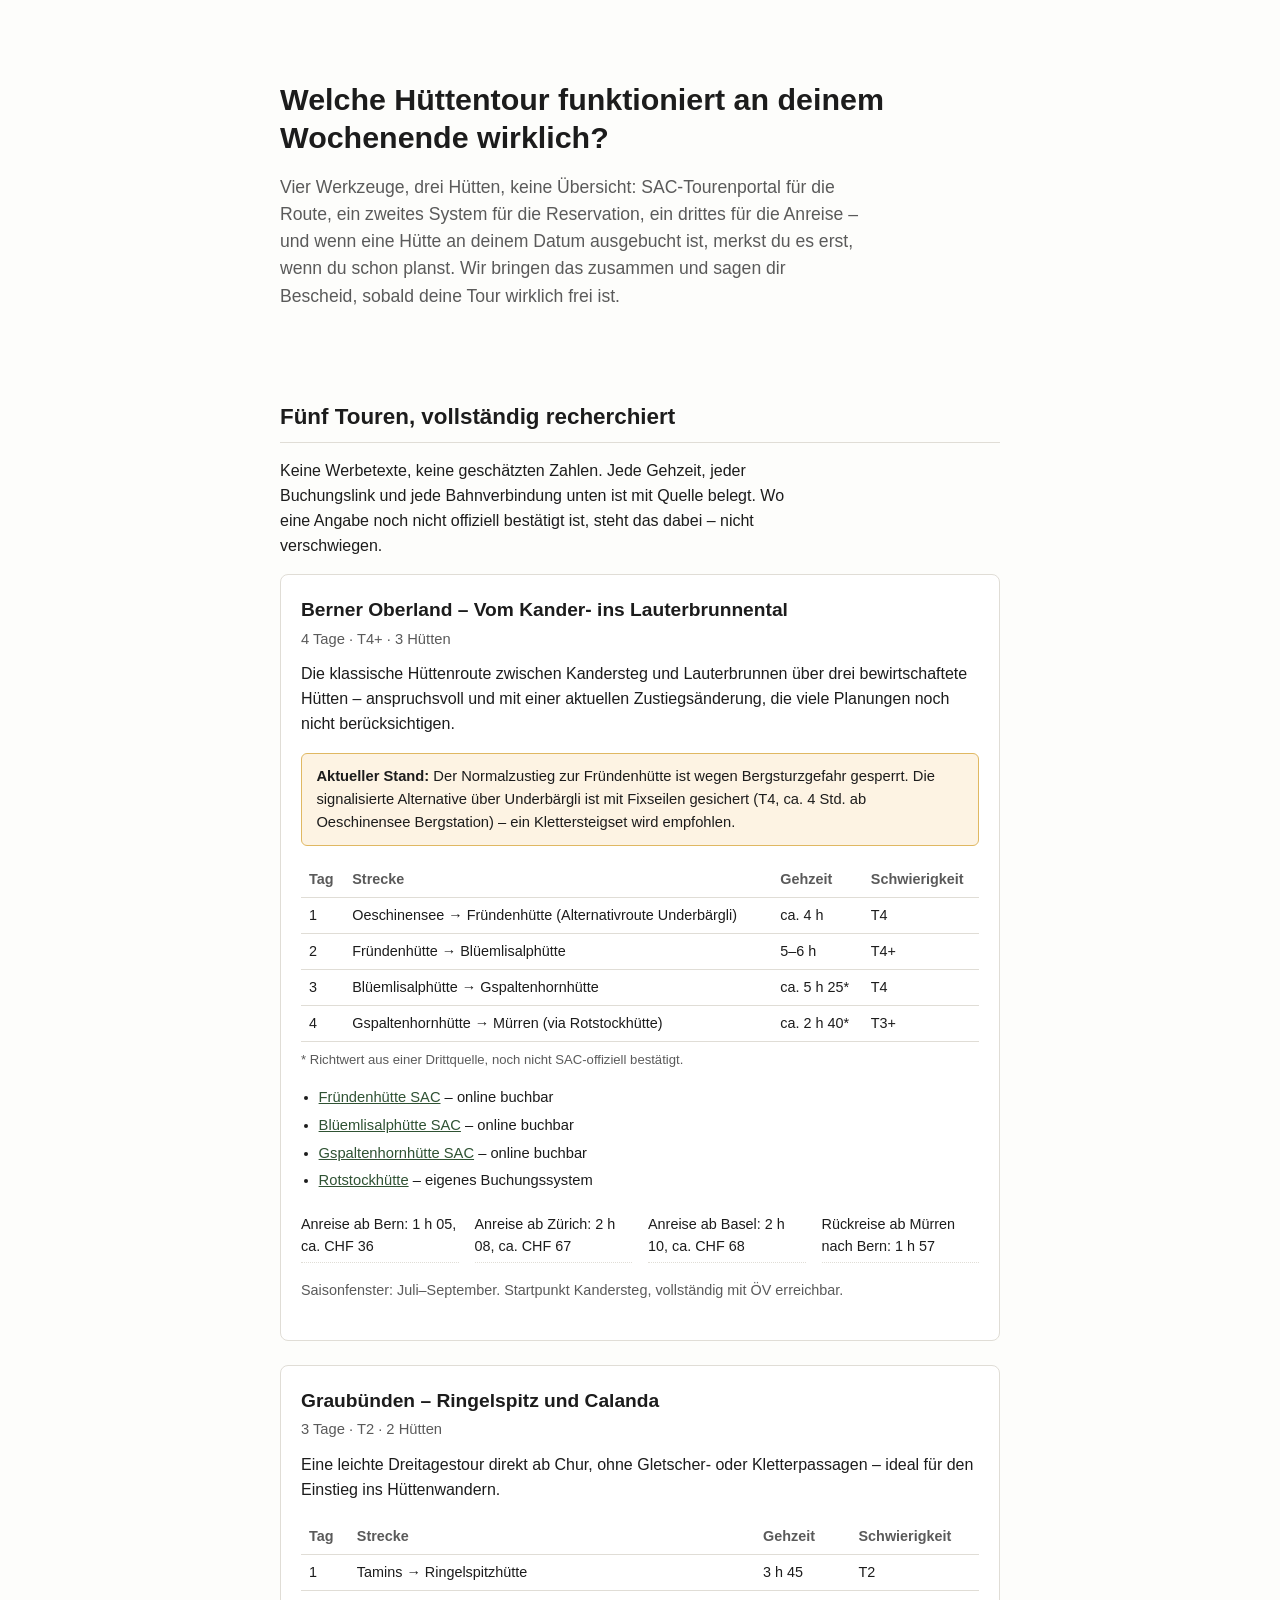
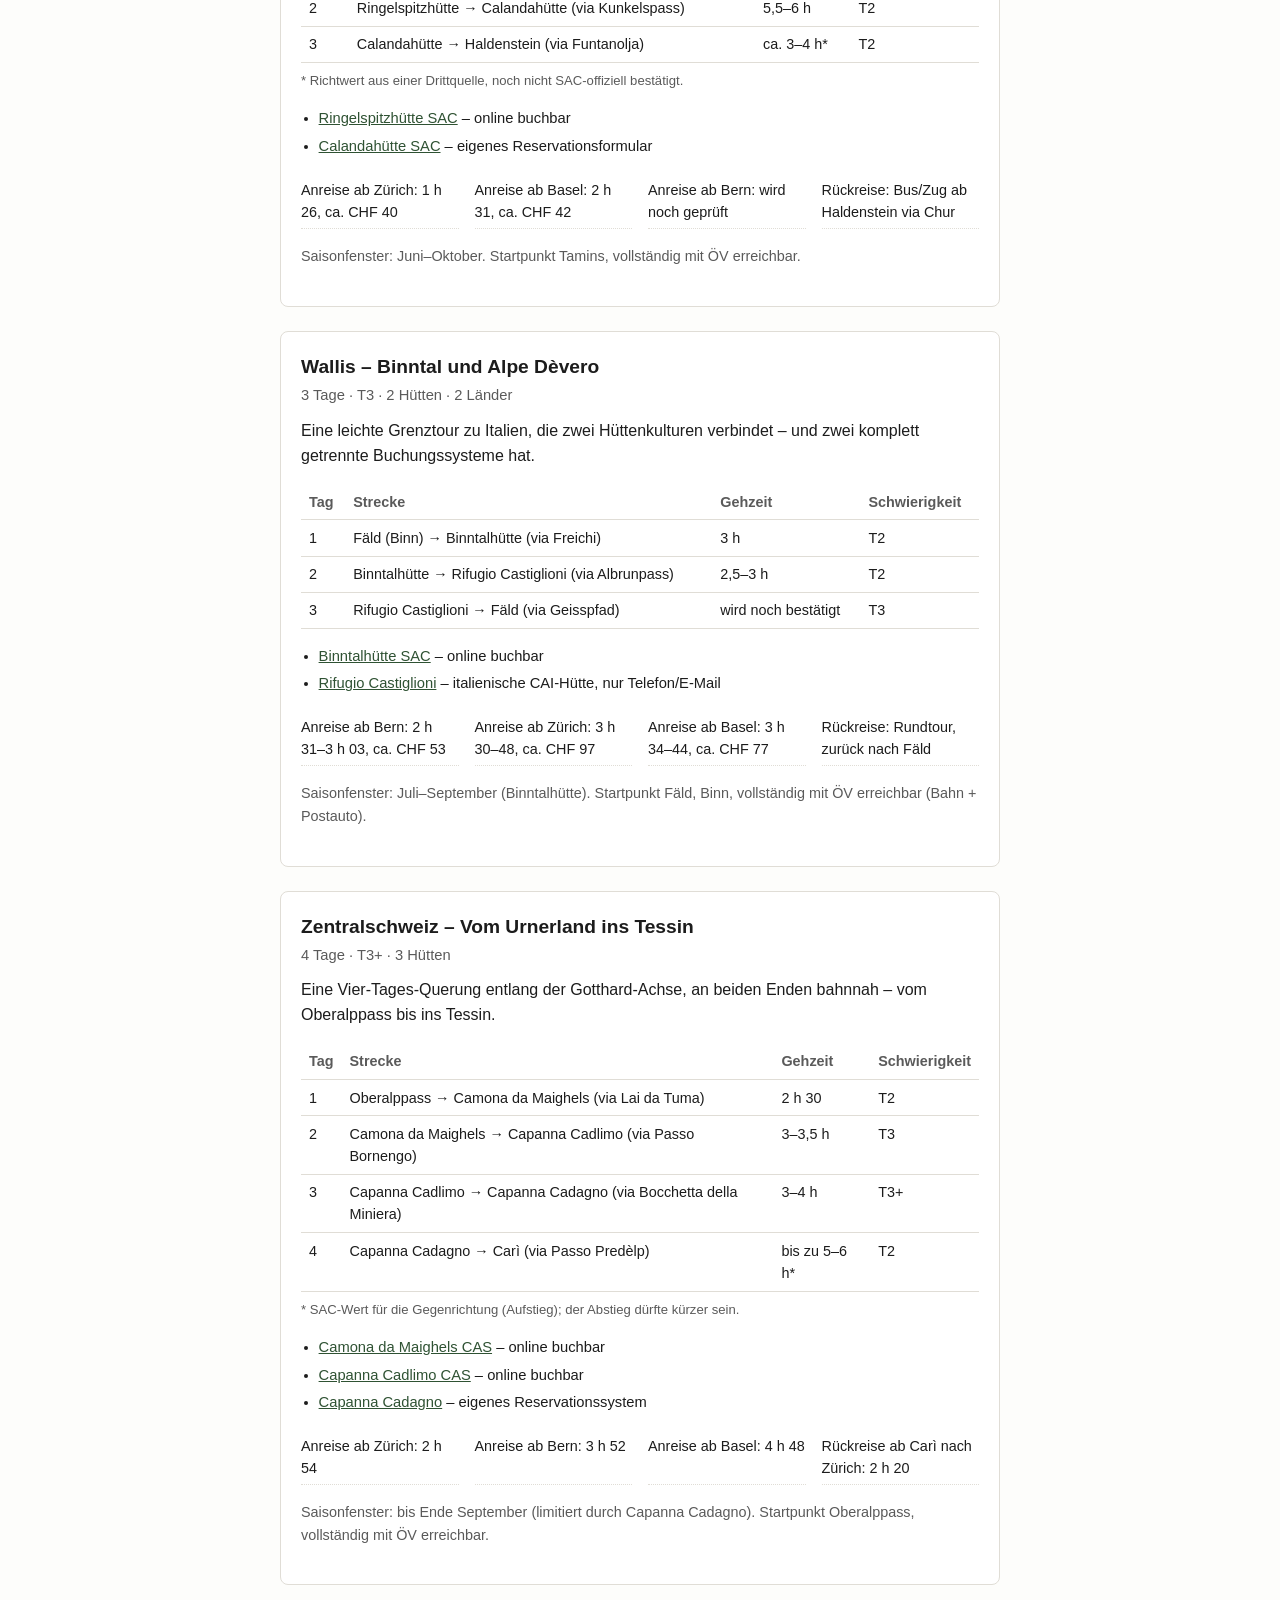
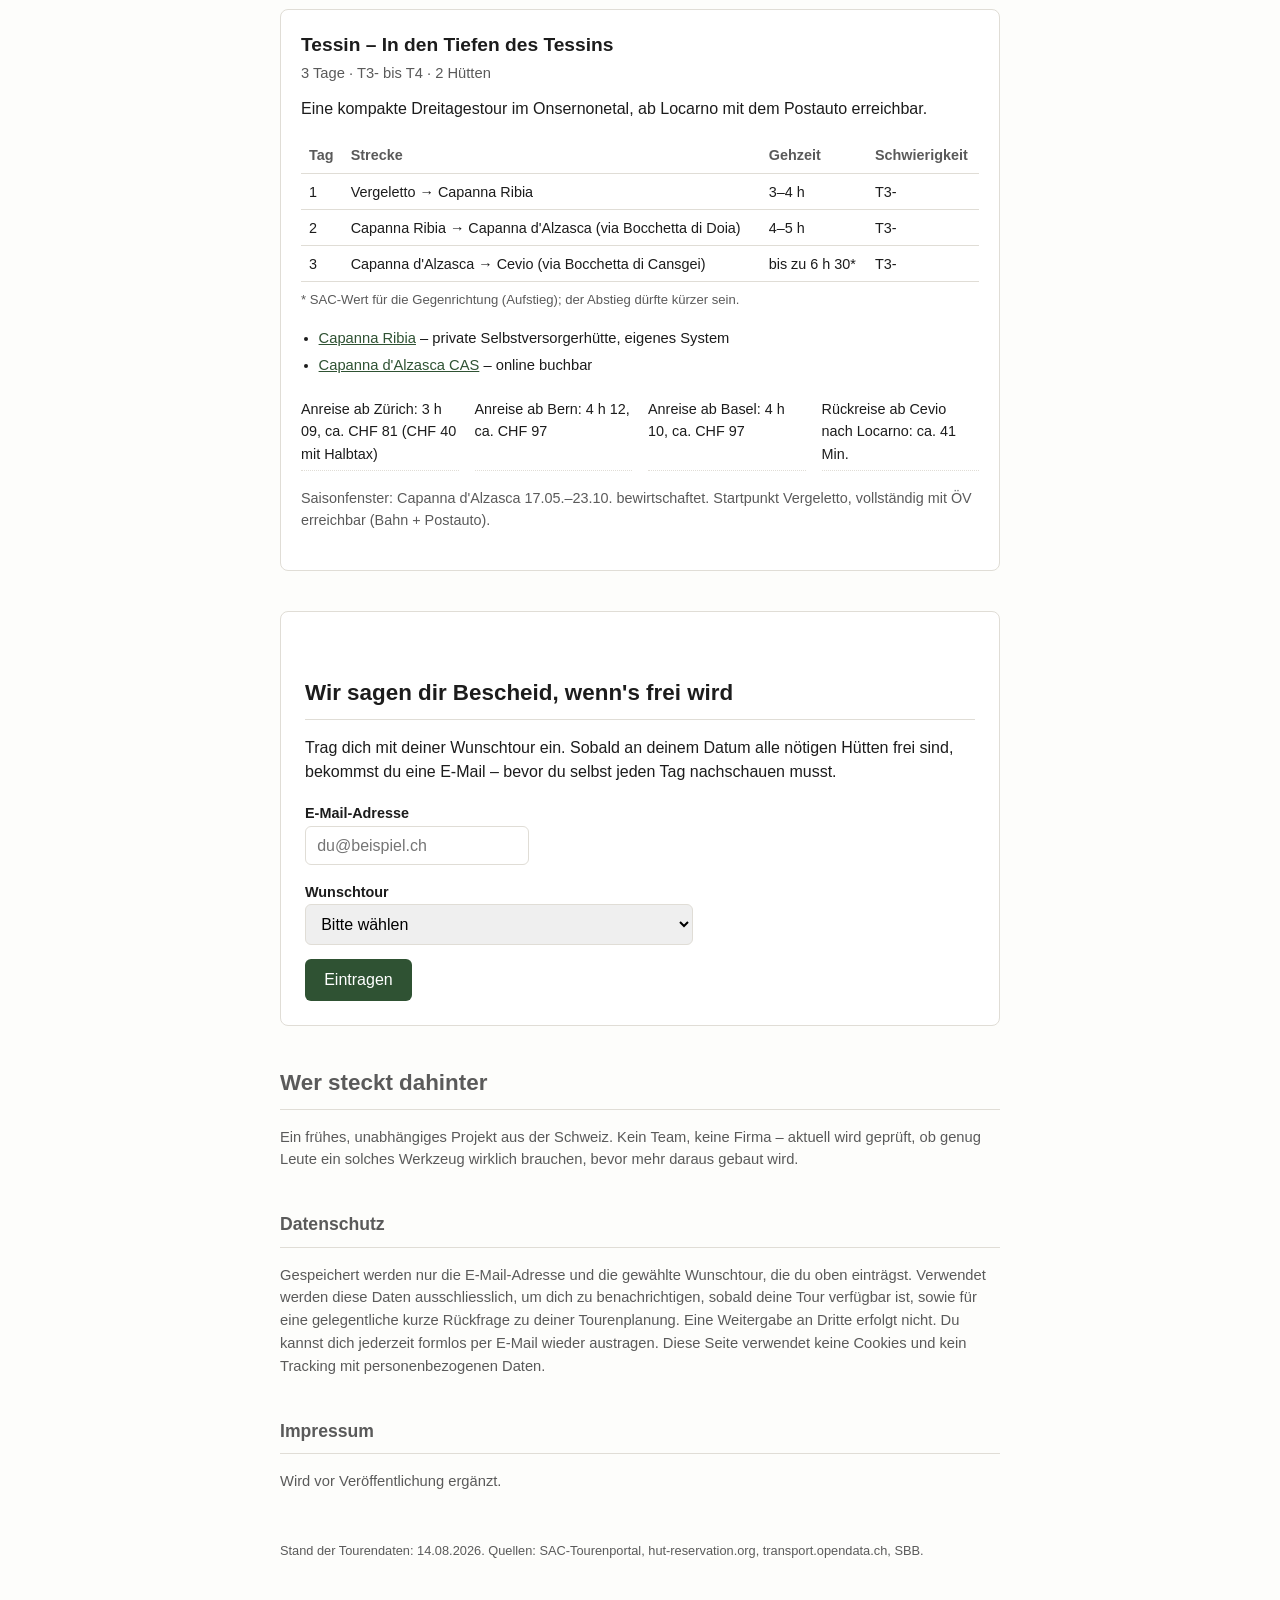
==== index.html @ 3d611ba7 "Initial landing page for Swiss hut-tour availability alerts Static site with five researched multi-d" ====
<!doctype html>
<html lang="de">
<head>
<meta charset="utf-8">
<meta name="viewport" content="width=device-width, initial-scale=1">
<title>Hüttentouren Schweiz – planbar nach Verfügbarkeit</title>
<meta name="description" content="Fünf geprüfte Schweizer Mehrtages-Hüttentouren mit ÖV-Anreise. Kostenlos einsehbar. Melde dich, sobald deine Wunschtour an deinem Datum frei ist.">
<link rel="stylesheet" href="styles.css">
<!-- Analytics: Cloudflare Web Analytics oder GoatCounter, ohne Cookies. Einbindung erst nach
     Einrichtung eines Accounts (siehe handoff.md Abschnitt 4) – noch nicht aktiv. -->
</head>
<body>
<div class="wrap">

<header class="hero">
  <h1>Welche Hüttentour funktioniert an deinem Wochenende wirklich?</h1>
  <p class="lead">
    Vier Werkzeuge, drei Hütten, keine Übersicht: SAC-Tourenportal für die Route, ein zweites
    System für die Reservation, ein drittes für die Anreise – und wenn eine Hütte an deinem
    Datum ausgebucht ist, merkst du es erst, wenn du schon planst. Wir bringen das zusammen und
    sagen dir Bescheid, sobald deine Tour wirklich frei ist.
  </p>
</header>

<section class="intro">
  <h2>Fünf Touren, vollständig recherchiert</h2>
  <p>
    Keine Werbetexte, keine geschätzten Zahlen. Jede Gehzeit, jeder Buchungslink und jede
    Bahnverbindung unten ist mit Quelle belegt. Wo eine Angabe noch nicht offiziell bestätigt ist,
    steht das dabei – nicht verschwiegen.
  </p>
</section>

<!-- ============ TOUR 1 – BERNER OBERLAND ============ -->
<article class="tour-card">
  <h3>Berner Oberland – Vom Kander- ins Lauterbrunnental</h3>
  <p class="tour-meta">4 Tage · T4+ · 3 Hütten</p>
  <p class="tour-hook">
    Die klassische Hüttenroute zwischen Kandersteg und Lauterbrunnen über drei bewirtschaftete
    Hütten – anspruchsvoll und mit einer aktuellen Zustiegsänderung, die viele Planungen noch
    nicht berücksichtigen.
  </p>
  <div class="warn-box">
    <strong>Aktueller Stand:</strong> Der Normalzustieg zur Fründenhütte ist wegen Bergsturzgefahr
    gesperrt. Die signalisierte Alternative über Underbärgli ist mit Fixseilen gesichert (T4,
    ca. 4 Std. ab Oeschinensee Bergstation) – ein Klettersteigset wird empfohlen.
  </div>
  <table class="etappen">
    <thead><tr><th>Tag</th><th>Strecke</th><th>Gehzeit</th><th>Schwierigkeit</th></tr></thead>
    <tbody>
      <tr><td>1</td><td>Oeschinensee → Fründenhütte (Alternativroute Underbärgli)</td><td>ca. 4 h</td><td>T4</td></tr>
      <tr><td>2</td><td>Fründenhütte → Blüemlisalphütte</td><td>5–6 h</td><td>T4+</td></tr>
      <tr><td>3</td><td>Blüemlisalphütte → Gspaltenhornhütte</td><td>ca. 5 h 25*</td><td>T4</td></tr>
      <tr><td>4</td><td>Gspaltenhornhütte → Mürren (via Rotstockhütte)</td><td>ca. 2 h 40*</td><td>T3+</td></tr>
    </tbody>
  </table>
  <p class="footnote">* Richtwert aus einer Drittquelle, noch nicht SAC-offiziell bestätigt.</p>
  <ul class="huetten-list">
    <li><a href="https://www.hut-reservation.org/reservation/book-hut/19/wizard" target="_blank" rel="noopener">Fründenhütte SAC</a> – online buchbar</li>
    <li><a href="https://www.hut-reservation.org/reservation/book-hut/1/wizard" target="_blank" rel="noopener">Blüemlisalphütte SAC</a> – online buchbar</li>
    <li><a href="https://www.hut-reservation.org/reservation/book-hut/44/wizard" target="_blank" rel="noopener">Gspaltenhornhütte SAC</a> – online buchbar</li>
    <li><a href="https://www.rotstockhuette.ch" target="_blank" rel="noopener">Rotstockhütte</a> – eigenes Buchungssystem</li>
  </ul>
  <div class="reise-grid">
    <div>Anreise ab Bern: 1 h 05, ca. CHF 36</div>
    <div>Anreise ab Zürich: 2 h 08, ca. CHF 67</div>
    <div>Anreise ab Basel: 2 h 10, ca. CHF 68</div>
    <div>Rückreise ab Mürren nach Bern: 1 h 57</div>
  </div>
  <p class="tour-facts">Saisonfenster: Juli–September. Startpunkt Kandersteg, vollständig mit ÖV erreichbar.</p>
</article>

<!-- ============ TOUR 2 – GRAUBÜNDEN ============ -->
<article class="tour-card">
  <h3>Graubünden – Ringelspitz und Calanda</h3>
  <p class="tour-meta">3 Tage · T2 · 2 Hütten</p>
  <p class="tour-hook">
    Eine leichte Dreitagestour direkt ab Chur, ohne Gletscher- oder Kletterpassagen – ideal für
    den Einstieg ins Hüttenwandern.
  </p>
  <table class="etappen">
    <thead><tr><th>Tag</th><th>Strecke</th><th>Gehzeit</th><th>Schwierigkeit</th></tr></thead>
    <tbody>
      <tr><td>1</td><td>Tamins → Ringelspitzhütte</td><td>3 h 45</td><td>T2</td></tr>
      <tr><td>2</td><td>Ringelspitzhütte → Calandahütte (via Kunkelspass)</td><td>5,5–6 h</td><td>T2</td></tr>
      <tr><td>3</td><td>Calandahütte → Haldenstein (via Funtanolja)</td><td>ca. 3–4 h*</td><td>T2</td></tr>
    </tbody>
  </table>
  <p class="footnote">* Richtwert aus einer Drittquelle, noch nicht SAC-offiziell bestätigt.</p>
  <ul class="huetten-list">
    <li><a href="https://www.sac-cas.ch/de/huetten-und-touren/sac-tourenportal/ringelspitzhuette-sac-2147000218/" target="_blank" rel="noopener">Ringelspitzhütte SAC</a> – online buchbar</li>
    <li><a href="https://www.calandahuette.ch/reservierung/" target="_blank" rel="noopener">Calandahütte SAC</a> – eigenes Reservationsformular</li>
  </ul>
  <div class="reise-grid">
    <div>Anreise ab Zürich: 1 h 26, ca. CHF 40</div>
    <div>Anreise ab Basel: 2 h 31, ca. CHF 42</div>
    <div>Anreise ab Bern: wird noch geprüft</div>
    <div>Rückreise: Bus/Zug ab Haldenstein via Chur</div>
  </div>
  <p class="tour-facts">Saisonfenster: Juni–Oktober. Startpunkt Tamins, vollständig mit ÖV erreichbar.</p>
</article>

<!-- ============ TOUR 3 – WALLIS ============ -->
<article class="tour-card">
  <h3>Wallis – Binntal und Alpe Dèvero</h3>
  <p class="tour-meta">3 Tage · T3 · 2 Hütten · 2 Länder</p>
  <p class="tour-hook">
    Eine leichte Grenztour zu Italien, die zwei Hüttenkulturen verbindet – und zwei komplett
    getrennte Buchungssysteme hat.
  </p>
  <table class="etappen">
    <thead><tr><th>Tag</th><th>Strecke</th><th>Gehzeit</th><th>Schwierigkeit</th></tr></thead>
    <tbody>
      <tr><td>1</td><td>Fäld (Binn) → Binntalhütte (via Freichi)</td><td>3 h</td><td>T2</td></tr>
      <tr><td>2</td><td>Binntalhütte → Rifugio Castiglioni (via Albrunpass)</td><td>2,5–3 h</td><td>T2</td></tr>
      <tr><td>3</td><td>Rifugio Castiglioni → Fäld (via Geisspfad)</td><td>wird noch bestätigt</td><td>T3</td></tr>
    </tbody>
  </table>
  <ul class="huetten-list">
    <li><a href="https://www.hut-reservation.org/reservation/book-hut/264/wizard?language=DE" target="_blank" rel="noopener">Binntalhütte SAC</a> – online buchbar</li>
    <li><a href="https://www.rifugiocastiglioni.it/it/" target="_blank" rel="noopener">Rifugio Castiglioni</a> – italienische CAI-Hütte, nur Telefon/E-Mail</li>
  </ul>
  <div class="reise-grid">
    <div>Anreise ab Bern: 2 h 31–3 h 03, ca. CHF 53</div>
    <div>Anreise ab Zürich: 3 h 30–48, ca. CHF 97</div>
    <div>Anreise ab Basel: 3 h 34–44, ca. CHF 77</div>
    <div>Rückreise: Rundtour, zurück nach Fäld</div>
  </div>
  <p class="tour-facts">Saisonfenster: Juli–September (Binntalhütte). Startpunkt Fäld, Binn, vollständig mit ÖV erreichbar (Bahn + Postauto).</p>
</article>

<!-- ============ TOUR 4 – ZENTRALSCHWEIZ ============ -->
<article class="tour-card">
  <h3>Zentralschweiz – Vom Urnerland ins Tessin</h3>
  <p class="tour-meta">4 Tage · T3+ · 3 Hütten</p>
  <p class="tour-hook">
    Eine Vier-Tages-Querung entlang der Gotthard-Achse, an beiden Enden bahnnah – vom Oberalppass
    bis ins Tessin.
  </p>
  <table class="etappen">
    <thead><tr><th>Tag</th><th>Strecke</th><th>Gehzeit</th><th>Schwierigkeit</th></tr></thead>
    <tbody>
      <tr><td>1</td><td>Oberalppass → Camona da Maighels (via Lai da Tuma)</td><td>2 h 30</td><td>T2</td></tr>
      <tr><td>2</td><td>Camona da Maighels → Capanna Cadlimo (via Passo Bornengo)</td><td>3–3,5 h</td><td>T3</td></tr>
      <tr><td>3</td><td>Capanna Cadlimo → Capanna Cadagno (via Bocchetta della Miniera)</td><td>3–4 h</td><td>T3+</td></tr>
      <tr><td>4</td><td>Capanna Cadagno → Carì (via Passo Predèlp)</td><td>bis zu 5–6 h*</td><td>T2</td></tr>
    </tbody>
  </table>
  <p class="footnote">* SAC-Wert für die Gegenrichtung (Aufstieg); der Abstieg dürfte kürzer sein.</p>
  <ul class="huetten-list">
    <li><a href="https://www.hut-reservation.org/reservation/book-hut/26/wizard" target="_blank" rel="noopener">Camona da Maighels CAS</a> – online buchbar</li>
    <li><a href="https://www.sac-cas.ch/de/huetten-und-touren/sac-tourenportal/capanna-cadlimo-cas-2147000053/" target="_blank" rel="noopener">Capanna Cadlimo CAS</a> – online buchbar</li>
    <li><a href="https://capannacadagno.ch/it/prenotazione" target="_blank" rel="noopener">Capanna Cadagno</a> – eigenes Reservationssystem</li>
  </ul>
  <div class="reise-grid">
    <div>Anreise ab Zürich: 2 h 54</div>
    <div>Anreise ab Bern: 3 h 52</div>
    <div>Anreise ab Basel: 4 h 48</div>
    <div>Rückreise ab Carì nach Zürich: 2 h 20</div>
  </div>
  <p class="tour-facts">Saisonfenster: bis Ende September (limitiert durch Capanna Cadagno). Startpunkt Oberalppass, vollständig mit ÖV erreichbar.</p>
</article>

<!-- ============ TOUR 5 – TESSIN ============ -->
<article class="tour-card">
  <h3>Tessin – In den Tiefen des Tessins</h3>
  <p class="tour-meta">3 Tage · T3- bis T4 · 2 Hütten</p>
  <p class="tour-hook">
    Eine kompakte Dreitagestour im Onsernonetal, ab Locarno mit dem Postauto erreichbar.
  </p>
  <table class="etappen">
    <thead><tr><th>Tag</th><th>Strecke</th><th>Gehzeit</th><th>Schwierigkeit</th></tr></thead>
    <tbody>
      <tr><td>1</td><td>Vergeletto → Capanna Ribia</td><td>3–4 h</td><td>T3-</td></tr>
      <tr><td>2</td><td>Capanna Ribia → Capanna d'Alzasca (via Bocchetta di Doia)</td><td>4–5 h</td><td>T3-</td></tr>
      <tr><td>3</td><td>Capanna d'Alzasca → Cevio (via Bocchetta di Cansgei)</td><td>bis zu 6 h 30*</td><td>T3-</td></tr>
    </tbody>
  </table>
  <p class="footnote">* SAC-Wert für die Gegenrichtung (Aufstieg); der Abstieg dürfte kürzer sein.</p>
  <ul class="huetten-list">
    <li><a href="https://www.capanna-ribia.ch" target="_blank" rel="noopener">Capanna Ribia</a> – private Selbstversorgerhütte, eigenes System</li>
    <li><a href="https://www.hut-reservation.org/reservation/book-hut/198/wizard" target="_blank" rel="noopener">Capanna d'Alzasca CAS</a> – online buchbar</li>
  </ul>
  <div class="reise-grid">
    <div>Anreise ab Zürich: 3 h 09, ca. CHF 81 (CHF 40 mit Halbtax)</div>
    <div>Anreise ab Bern: 4 h 12, ca. CHF 97</div>
    <div>Anreise ab Basel: 4 h 10, ca. CHF 97</div>
    <div>Rückreise ab Cevio nach Locarno: ca. 41 Min.</div>
  </div>
  <p class="tour-facts">Saisonfenster: Capanna d'Alzasca 17.05.–23.10. bewirtschaftet. Startpunkt Vergeletto, vollständig mit ÖV erreichbar (Bahn + Postauto).</p>
</article>

<section class="offer">
  <h2>Wir sagen dir Bescheid, wenn's frei wird</h2>
  <p>
    Trag dich mit deiner Wunschtour ein. Sobald an deinem Datum alle nötigen Hütten frei sind,
    bekommst du eine E-Mail – bevor du selbst jeden Tag nachschauen musst.
  </p>
  <!--
    TODO (Vince, vor Go-Live): Formspree- oder Tally-Account einrichten (kostenlose Stufe) und
    die Platzhalter-URL unten durch den echten Endpoint ersetzen. Siehe handoff.md Abschnitt 4.
  -->
  <form class="signup" action="https://formspree.io/f/DEIN_FORMULAR_ID" method="POST">
    <div>
      <label for="email">E-Mail-Adresse</label><br>
      <input type="email" id="email" name="email" required placeholder="du@beispiel.ch">
    </div>
    <div>
      <label for="tour">Wunschtour</label><br>
      <select id="tour" name="tour" required>
        <option value="">Bitte wählen</option>
        <option value="berner-oberland">Berner Oberland – Kander- ins Lauterbrunnental</option>
        <option value="graubuenden">Graubünden – Ringelspitz und Calanda</option>
        <option value="wallis">Wallis – Binntal und Alpe Dèvero</option>
        <option value="zentralschweiz">Zentralschweiz – Urnerland ins Tessin</option>
        <option value="tessin">Tessin – In den Tiefen des Tessins</option>
        <option value="andere">Andere / noch unentschieden</option>
      </select>
    </div>
    <input type="hidden" name="_next" value="danke.html">
    <button type="submit">Eintragen</button>
  </form>
</section>

<section class="about">
  <h2>Wer steckt dahinter</h2>
  <p>
    Ein frühes, unabhängiges Projekt aus der Schweiz. Kein Team, keine Firma – aktuell wird
    geprüft, ob genug Leute ein solches Werkzeug wirklich brauchen, bevor mehr daraus gebaut wird.
  </p>
</section>

<section class="legal">
  <h2>Datenschutz</h2>
  <p>
    Gespeichert werden nur die E-Mail-Adresse und die gewählte Wunschtour, die du oben einträgst.
    Verwendet werden diese Daten ausschliesslich, um dich zu benachrichtigen, sobald deine Tour
    verfügbar ist, sowie für eine gelegentliche kurze Rückfrage zu deiner Tourenplanung. Eine
    Weitergabe an Dritte erfolgt nicht. Du kannst dich jederzeit formlos per E-Mail wieder
    austragen. Diese Seite verwendet keine Cookies und kein Tracking mit personenbezogenen Daten.
  </p>
  <h2>Impressum</h2>
  <p>Wird vor Veröffentlichung ergänzt.</p>
</section>

<footer>
  <p>Stand der Tourendaten: 14.08.2026. Quellen: SAC-Tourenportal, hut-reservation.org,
  transport.opendata.ch, SBB.</p>
</footer>

</div>
</body>
</html>
---- styles.css ----
/* Bewusst simpel gehalten: kein Framework, keine Markenidentität in dieser Phase. */

:root {
  --text: #1c1c1c;
  --muted: #5a5a5a;
  --bg: #fdfdfb;
  --card-bg: #ffffff;
  --border: #e0ddd6;
  --accent: #2f5233;
  --warn-bg: #fdf3e3;
  --warn-border: #e0b862;
  --max-width: 760px;
}

* { box-sizing: border-box; }

body {
  margin: 0;
  font-family: -apple-system, BlinkMacSystemFont, "Segoe UI", Roboto, Helvetica, Arial, sans-serif;
  color: var(--text);
  background: var(--bg);
  line-height: 1.55;
}

.wrap {
  max-width: var(--max-width);
  margin: 0 auto;
  padding: 2rem 1.25rem 4rem;
}

header.hero {
  padding: 3rem 0 2rem;
  text-align: left;
}

h1 {
  font-size: 1.9rem;
  line-height: 1.25;
  margin: 0 0 1rem;
}

.lead {
  font-size: 1.1rem;
  color: var(--muted);
  max-width: 60ch;
}

h2 {
  font-size: 1.4rem;
  margin: 2.5rem 0 1rem;
  border-bottom: 1px solid var(--border);
  padding-bottom: 0.5rem;
}

section.intro p {
  max-width: 60ch;
}

.tour-card {
  background: var(--card-bg);
  border: 1px solid var(--border);
  border-radius: 8px;
  padding: 1.25rem 1.25rem 1.5rem;
  margin-bottom: 1.5rem;
}

.tour-card h3 {
  margin: 0 0 0.15rem;
  font-size: 1.2rem;
}

.tour-meta {
  color: var(--muted);
  font-size: 0.92rem;
  margin: 0 0 0.75rem;
}

.tour-hook {
  margin: 0 0 1rem;
}

.warn-box {
  background: var(--warn-bg);
  border: 1px solid var(--warn-border);
  border-radius: 6px;
  padding: 0.7rem 0.9rem;
  font-size: 0.92rem;
  margin: 0 0 1rem;
}

table.etappen {
  width: 100%;
  border-collapse: collapse;
  font-size: 0.9rem;
  margin-bottom: 1rem;
}

table.etappen th, table.etappen td {
  text-align: left;
  padding: 0.4rem 0.5rem;
  border-bottom: 1px solid var(--border);
  vertical-align: top;
}

table.etappen th {
  font-weight: 600;
  color: var(--muted);
}

.footnote {
  font-size: 0.82rem;
  color: var(--muted);
  margin: -0.5rem 0 1rem;
}

.huetten-list {
  font-size: 0.92rem;
  margin: 0 0 1rem;
  padding-left: 1.1rem;
}

.huetten-list li { margin-bottom: 0.3rem; }

.reise-grid {
  display: grid;
  grid-template-columns: repeat(auto-fit, minmax(150px, 1fr));
  gap: 0.5rem 1rem;
  font-size: 0.9rem;
  margin: 0 0 1rem;
}

.reise-grid div { padding: 0.3rem 0; border-bottom: 1px dotted var(--border); }

.tour-facts {
  font-size: 0.9rem;
  color: var(--muted);
}

a { color: var(--accent); }

section.offer {
  background: var(--card-bg);
  border: 1px solid var(--border);
  border-radius: 8px;
  padding: 1.5rem;
  margin-top: 2.5rem;
}

form.signup {
  display: flex;
  flex-direction: column;
  gap: 0.9rem;
  max-width: 420px;
}

label {
  font-size: 0.9rem;
  font-weight: 600;
}

input[type="email"], select {
  padding: 0.6rem 0.7rem;
  border: 1px solid var(--border);
  border-radius: 6px;
  font-size: 1rem;
  font-family: inherit;
}

button {
  background: var(--accent);
  color: #fff;
  border: none;
  border-radius: 6px;
  padding: 0.75rem 1.2rem;
  font-size: 1rem;
  cursor: pointer;
  width: fit-content;
}

button:hover { opacity: 0.92; }

.about, .legal {
  font-size: 0.92rem;
  color: var(--muted);
  margin-top: 2.5rem;
}

.legal h2 { font-size: 1.1rem; }

footer {
  margin-top: 3rem;
  font-size: 0.8rem;
  color: var(--muted);
}

.price-options {
  display: flex;
  flex-direction: column;
  gap: 0.5rem;
  margin: 1rem 0 1.25rem;
}

.price-options label {
  font-weight: 400;
  display: flex;
  align-items: center;
  gap: 0.5rem;
}
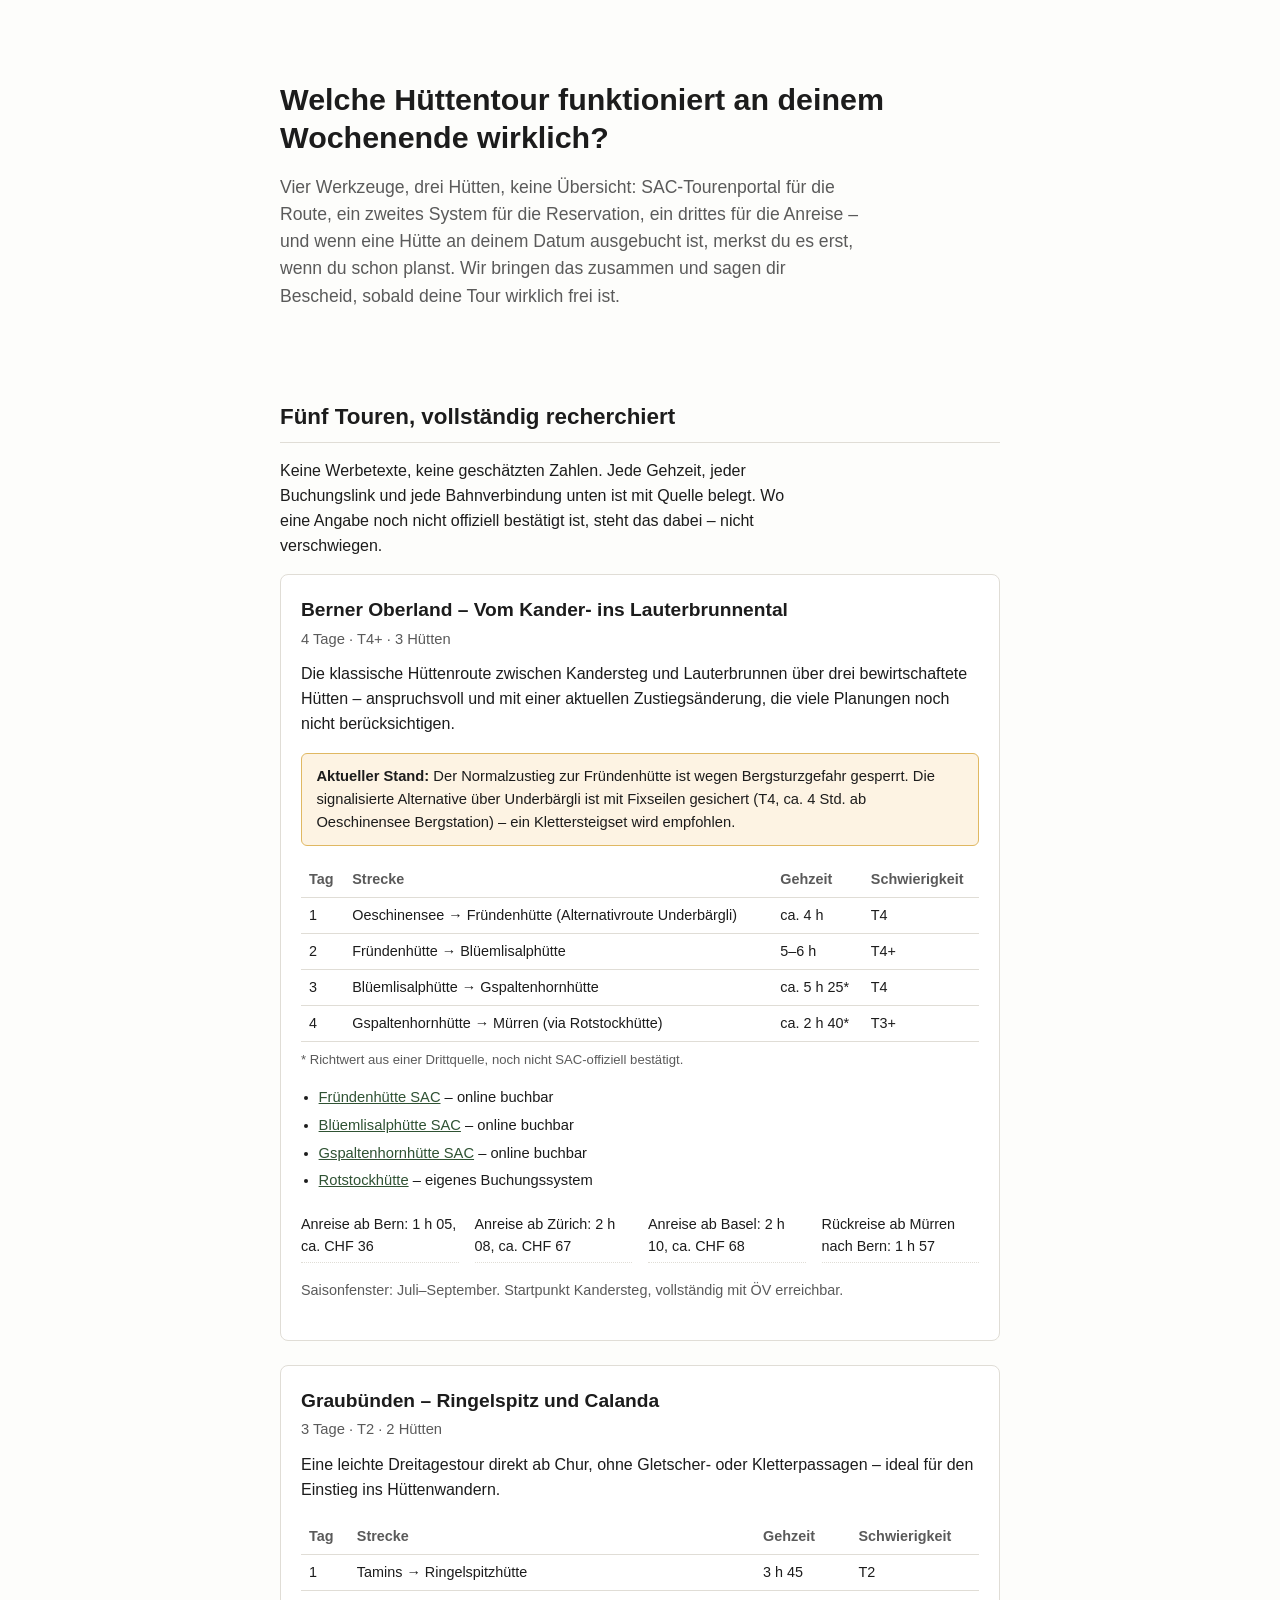
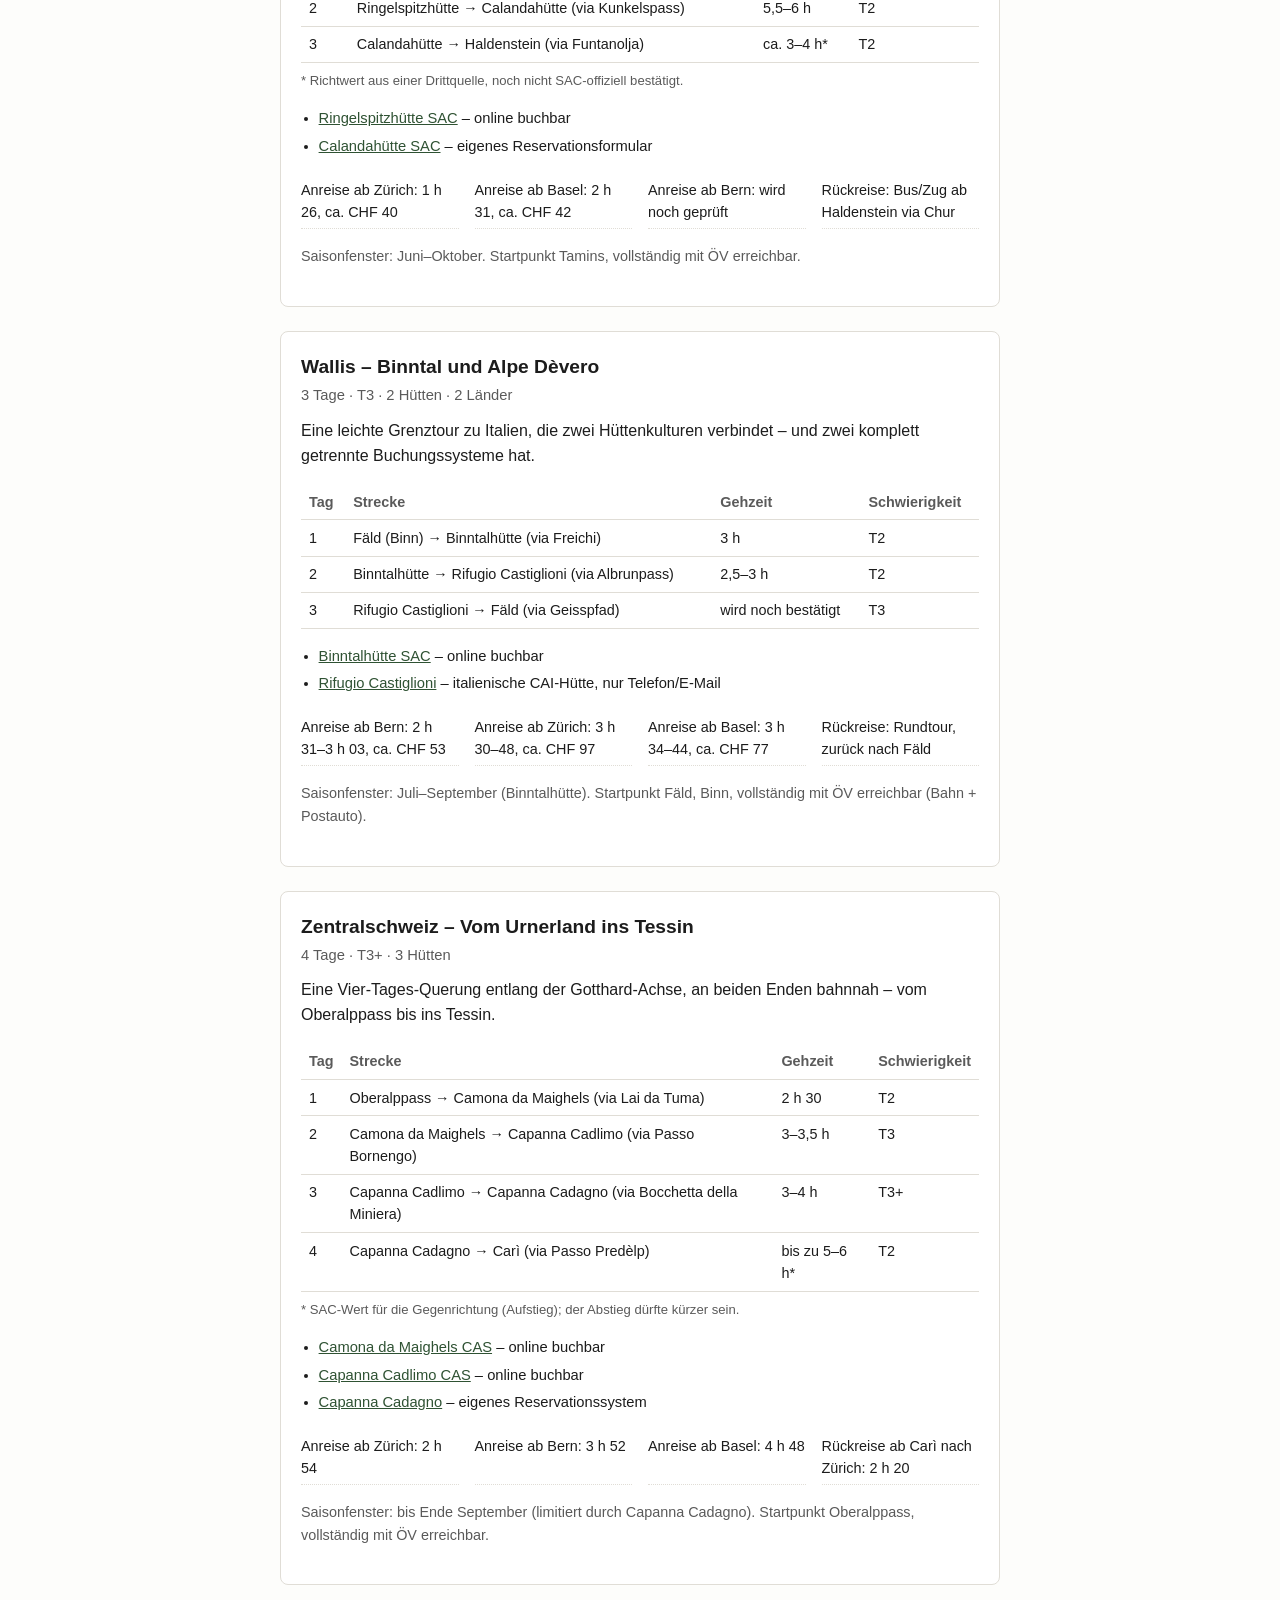
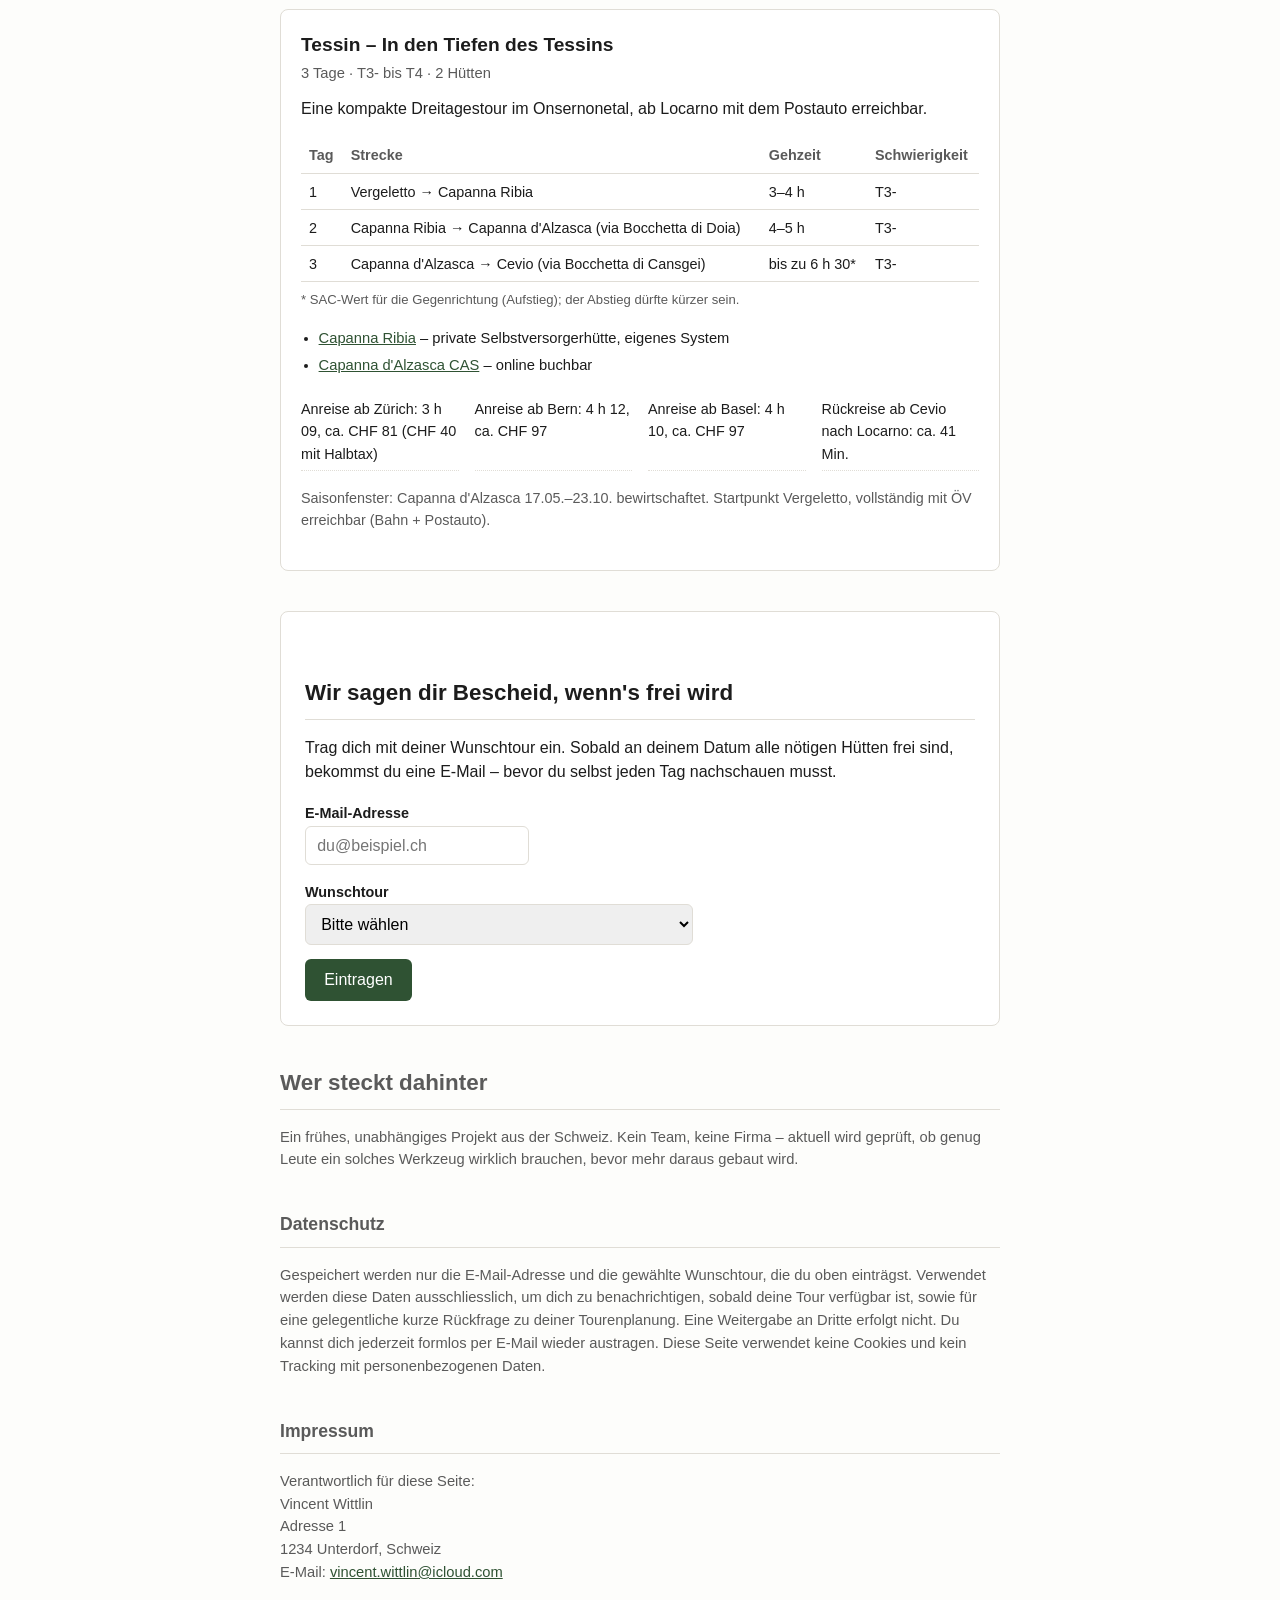
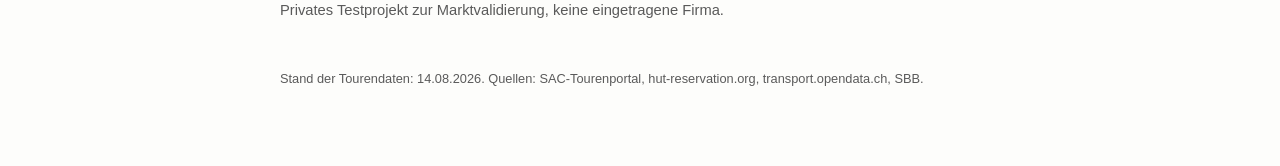
==== commit bc15ecce: "Add Impressum contact details, fix stray bracket in mailto link" ====
--- a/index.html
+++ b/index.html
@@ -196,11 +196,7 @@
     Trag dich mit deiner Wunschtour ein. Sobald an deinem Datum alle nötigen Hütten frei sind,
     bekommst du eine E-Mail – bevor du selbst jeden Tag nachschauen musst.
   </p>
-  <!--
-    TODO (Vince, vor Go-Live): Formspree- oder Tally-Account einrichten (kostenlose Stufe) und
-    die Platzhalter-URL unten durch den echten Endpoint ersetzen. Siehe handoff.md Abschnitt 4.
-  -->
-  <form class="signup" action="https://formspree.io/f/DEIN_FORMULAR_ID" method="POST">
+  <form class="signup" action="https://formspree.io/f/xgawzrpb" method="POST">
     <div>
       <label for="email">E-Mail-Adresse</label><br>
       <input type="email" id="email" name="email" required placeholder="du@beispiel.ch">
@@ -240,7 +236,14 @@
     austragen. Diese Seite verwendet keine Cookies und kein Tracking mit personenbezogenen Daten.
   </p>
   <h2>Impressum</h2>
-  <p>Wird vor Veröffentlichung ergänzt.</p>
+  <p>
+    Verantwortlich für diese Seite:<br>
+    Vincent Wittlin<br>
+    Adresse 1<br>
+    1234 Unterdorf, Schweiz<br>
+    E-Mail: <a href="mailto:vincent.wittlin@icloud.com">vincent.wittlin@icloud.com</a>
+  </p>
+  <p>Privates Testprojekt zur Marktvalidierung, keine eingetragene Firma.</p>
 </section>
 
 <footer>
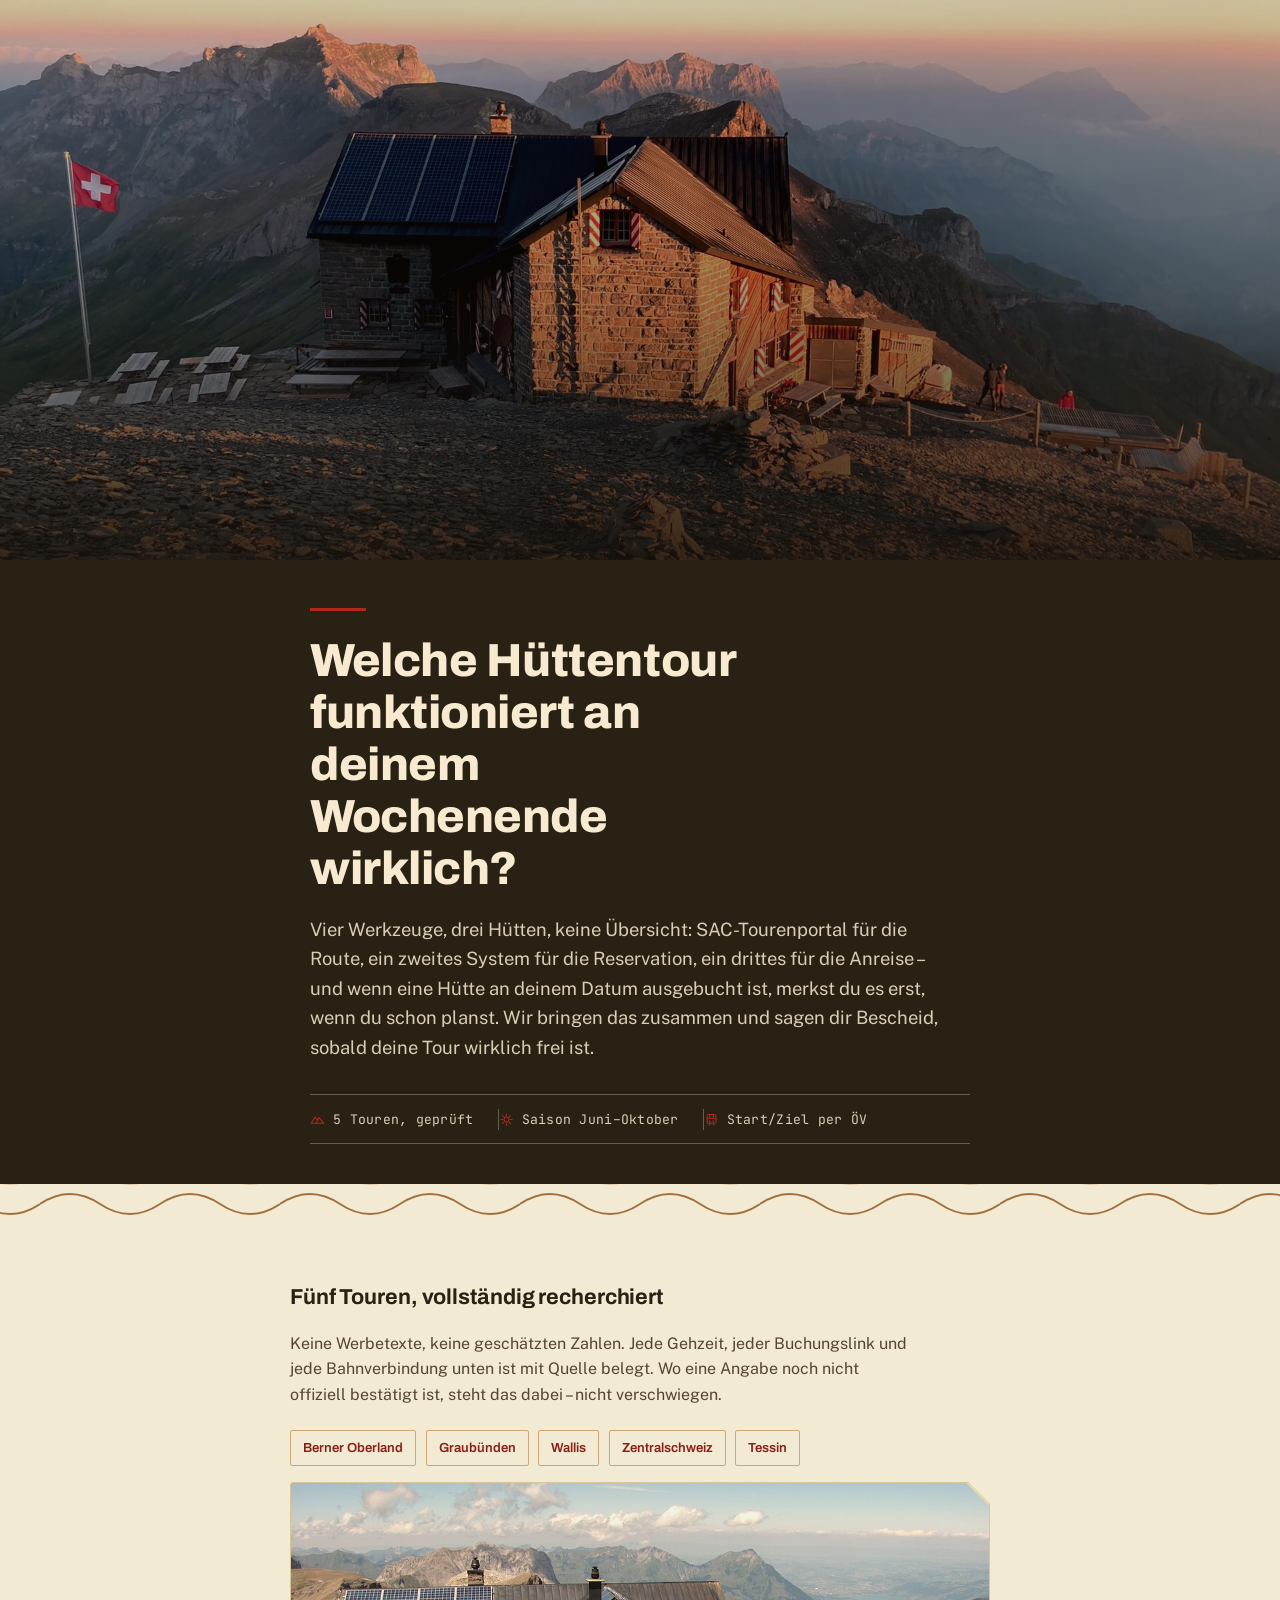
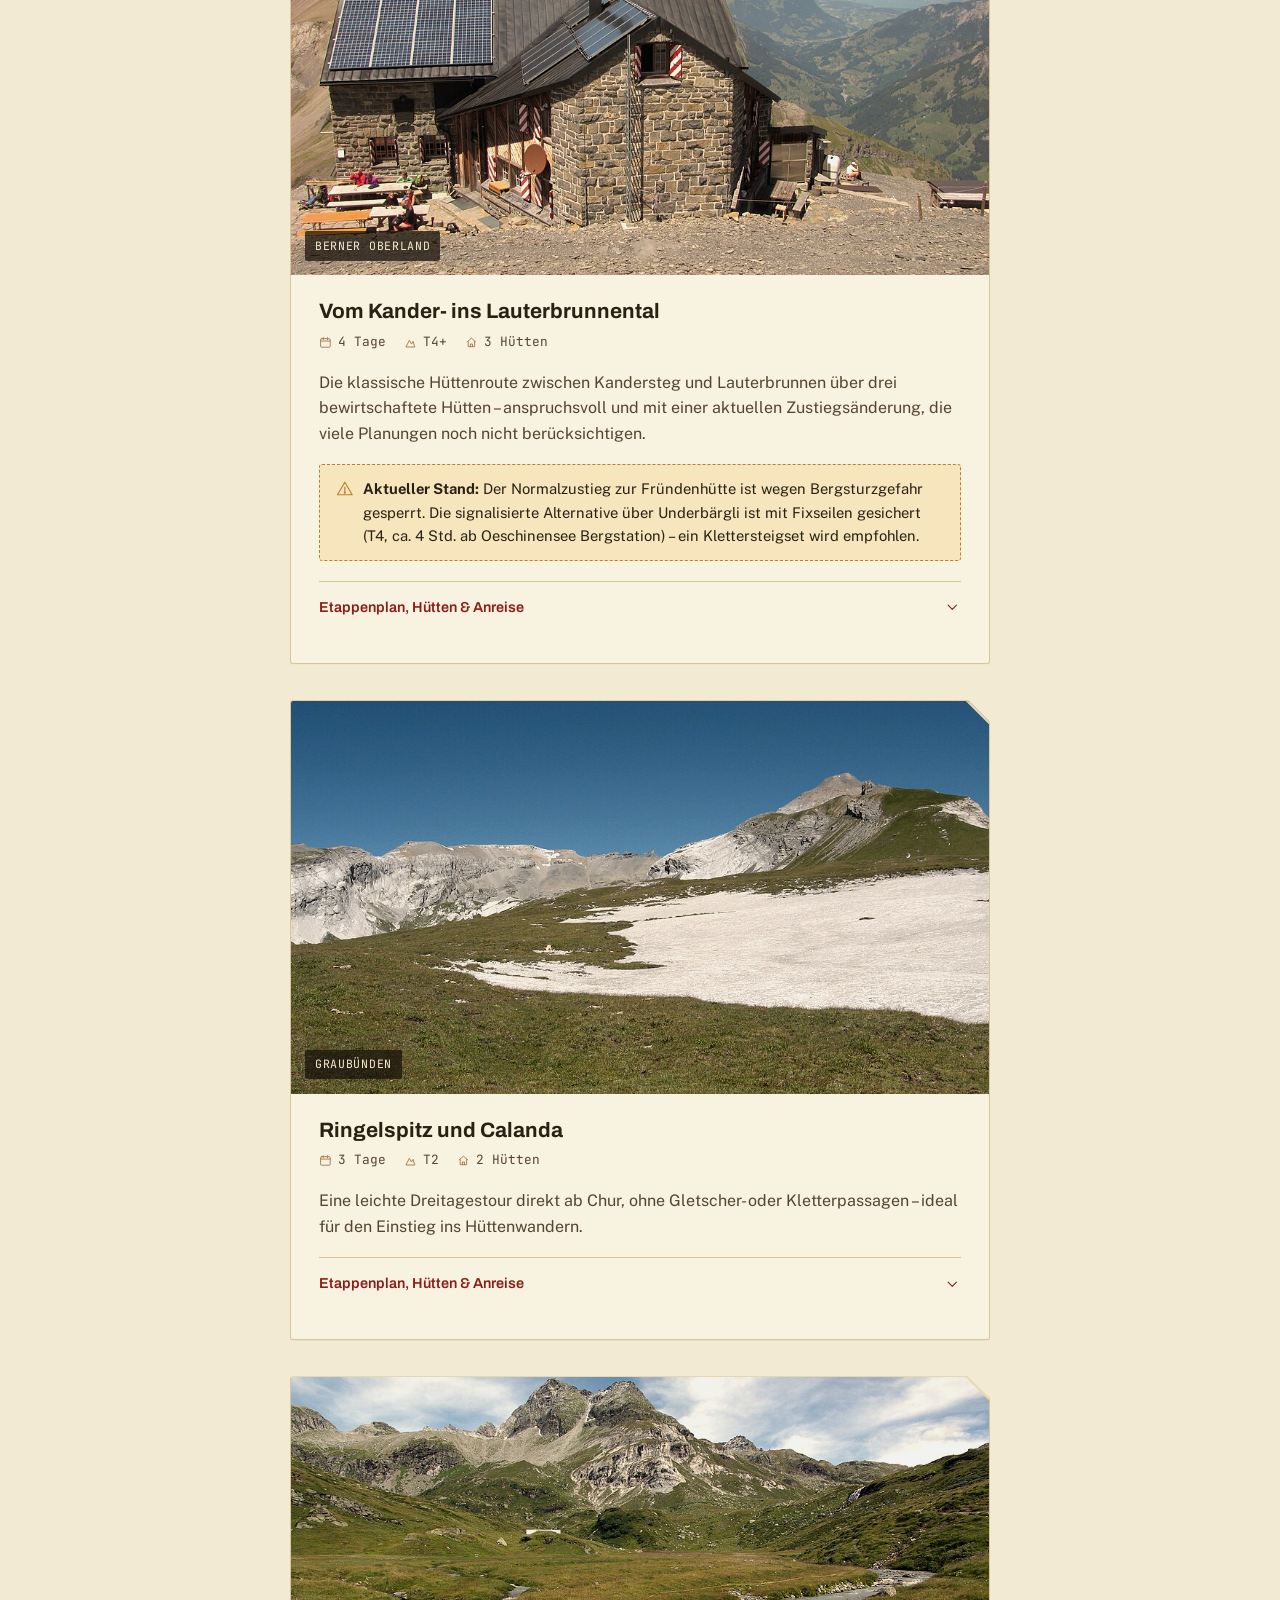
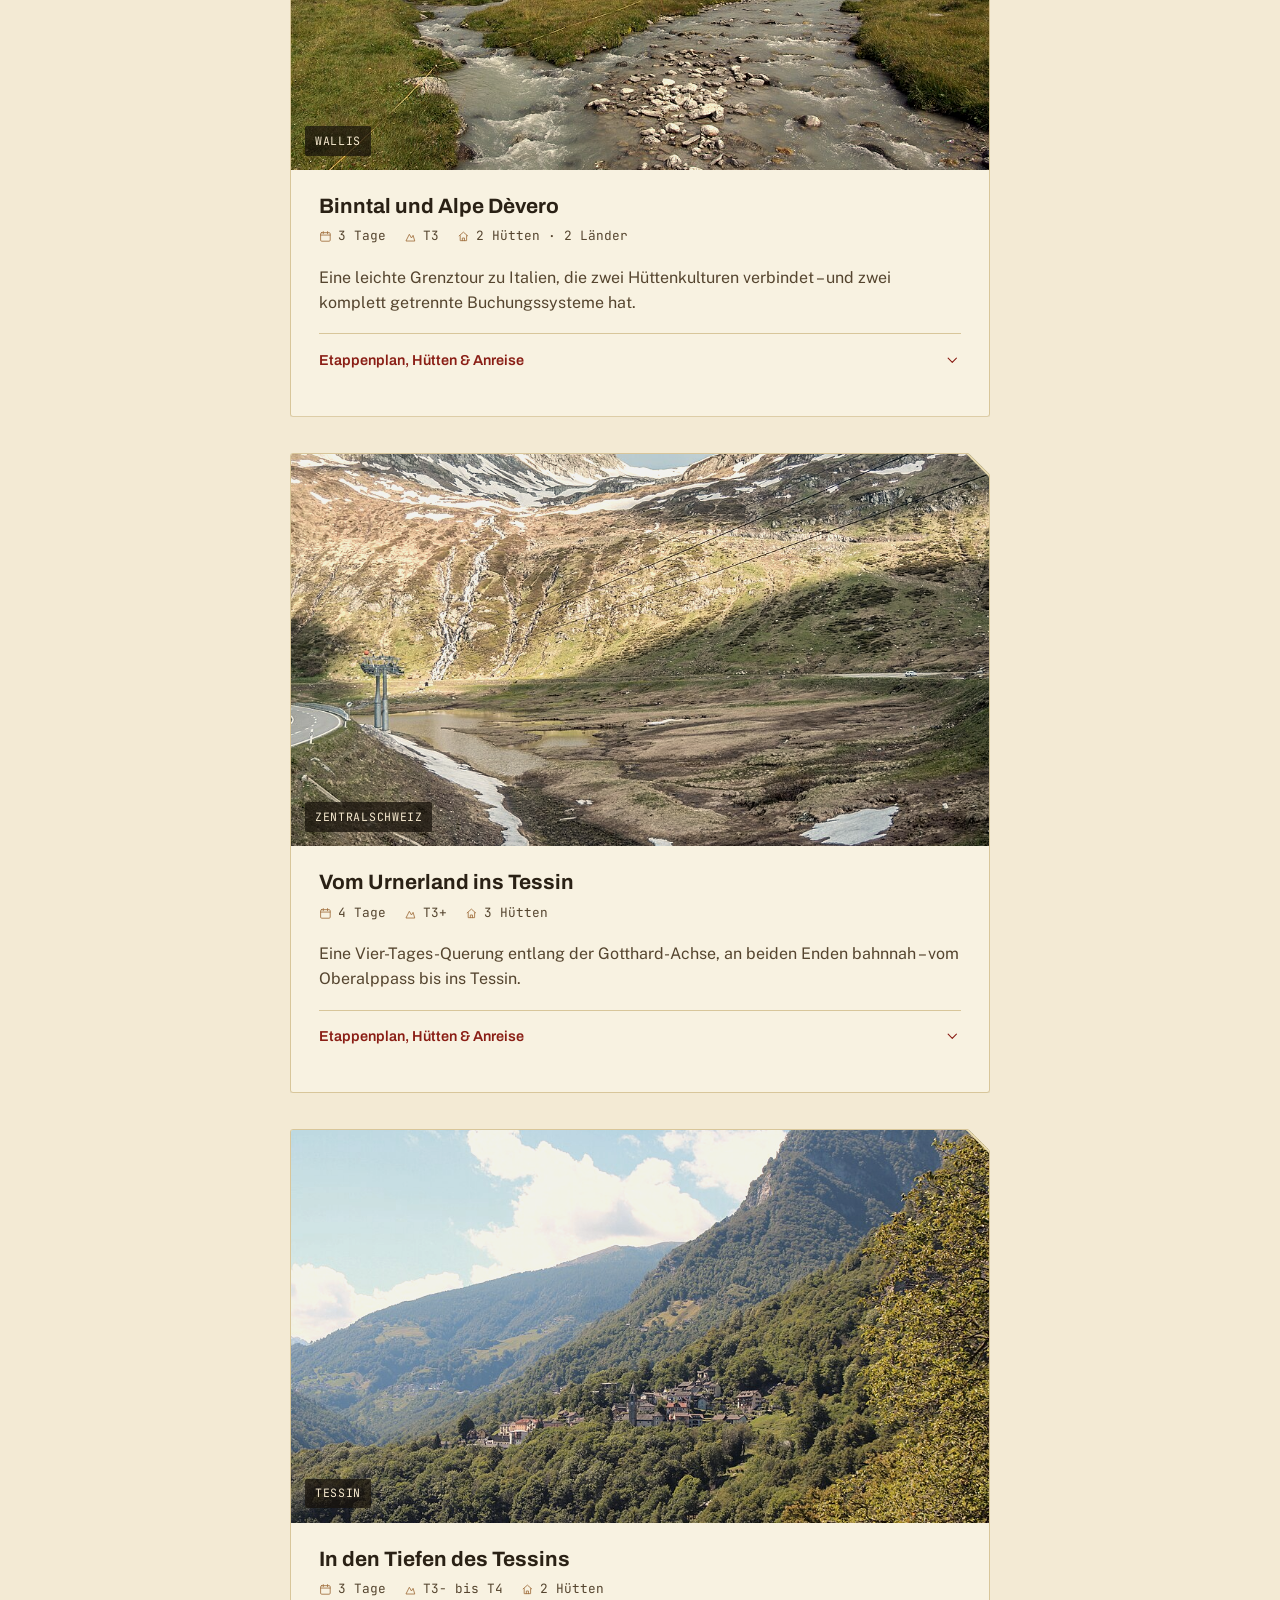
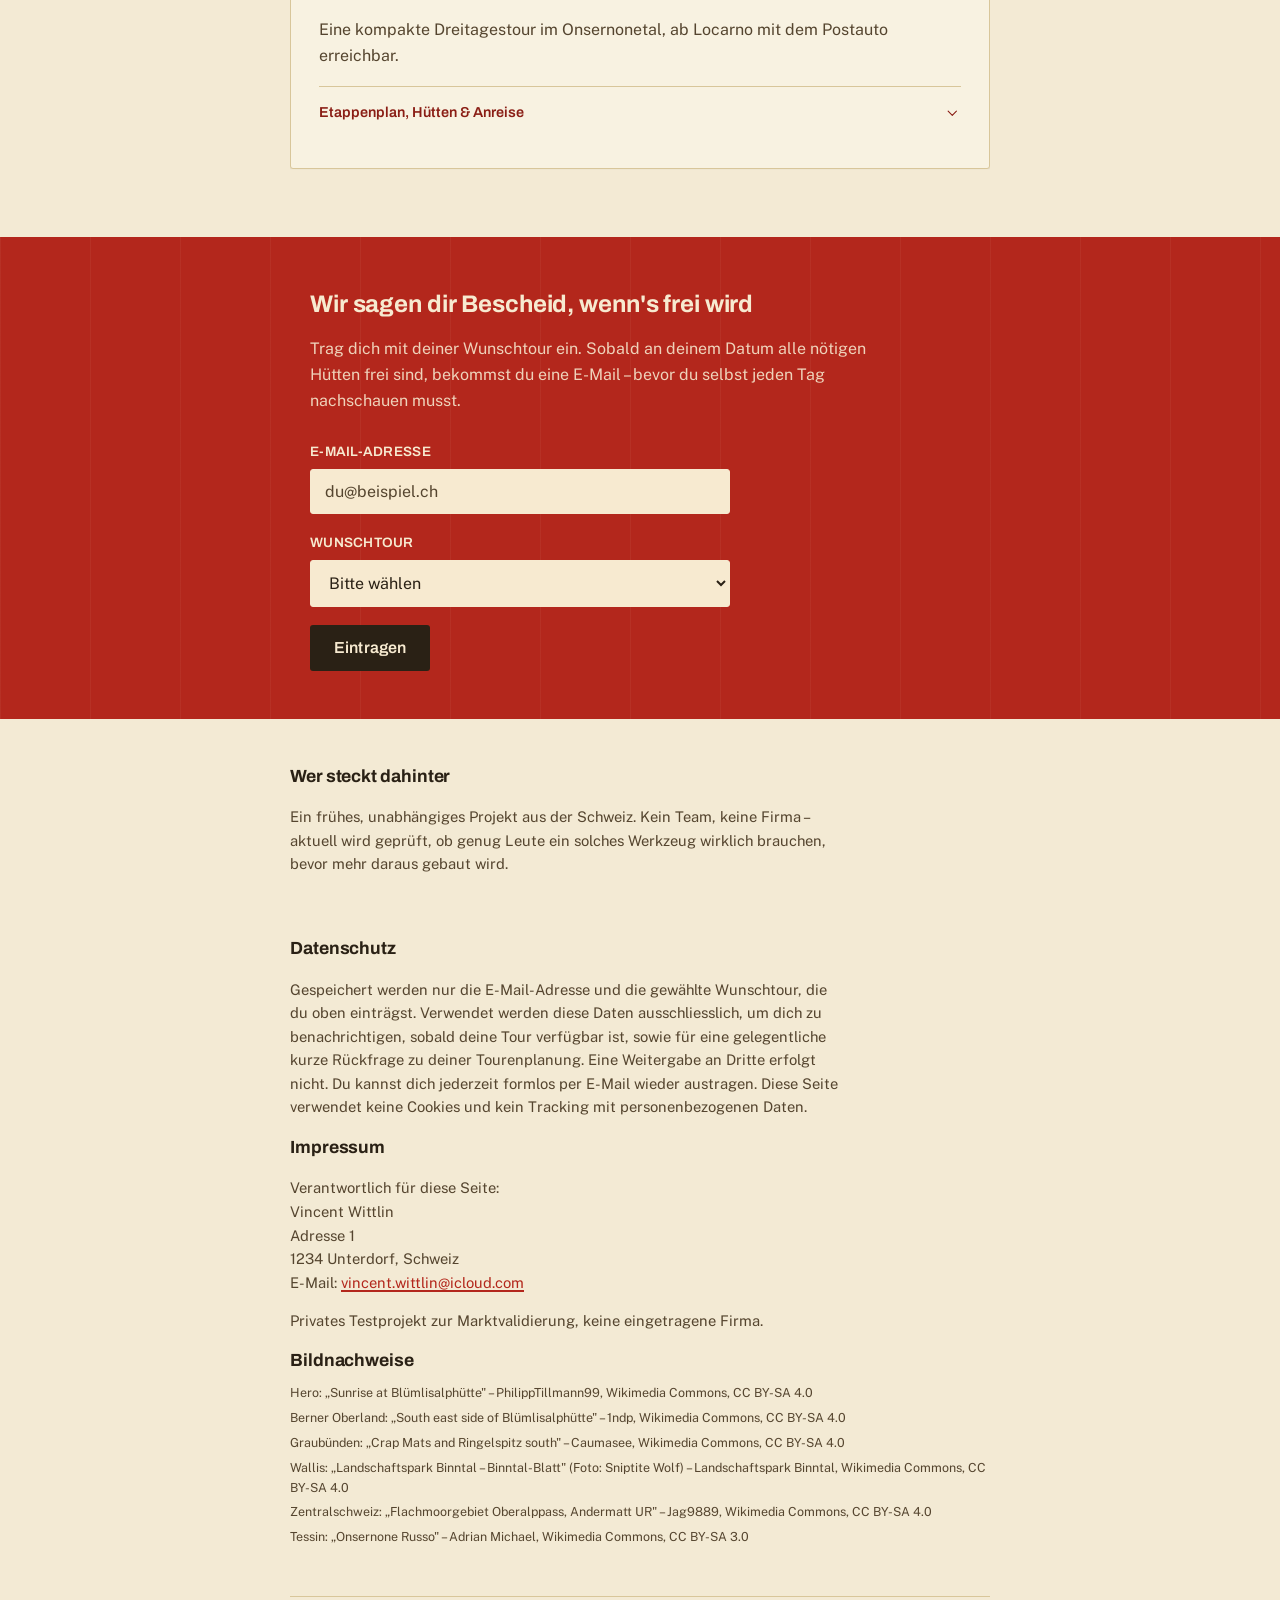
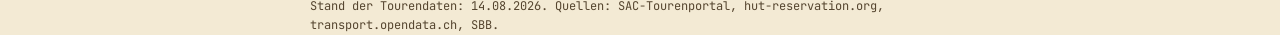
==== commit 97802036: "Redesign landing page for scannability, hierarchy, and real photography Rebuild the Landeskarte desi" ====
--- a/index.html
+++ b/index.html
@@ -5,220 +5,388 @@
 <meta name="viewport" content="width=device-width, initial-scale=1">
 <title>Hüttentouren Schweiz – planbar nach Verfügbarkeit</title>
 <meta name="description" content="Fünf geprüfte Schweizer Mehrtages-Hüttentouren mit ÖV-Anreise. Kostenlos einsehbar. Melde dich, sobald deine Wunschtour an deinem Datum frei ist.">
+<link rel="icon" href="data:image/svg+xml,%3Csvg xmlns='http://www.w3.org/2000/svg' viewBox='0 0 24 24'%3E%3Crect width='24' height='24' fill='%23f3ead4'/%3E%3Cpath d='M2 18 L9 7 L13 13 L16 9 L22 18 Z' fill='none' stroke='%23b3271c' stroke-width='1.8' stroke-linejoin='round'/%3E%3C/svg%3E">
+<link rel="preconnect" href="https://fonts.googleapis.com">
+<link rel="preconnect" href="https://fonts.gstatic.com" crossorigin>
 <link rel="stylesheet" href="styles.css">
 <!-- Analytics: Cloudflare Web Analytics oder GoatCounter, ohne Cookies. Einbindung erst nach
      Einrichtung eines Accounts (siehe handoff.md Abschnitt 4) – noch nicht aktiv. -->
 </head>
 <body>
-<div class="wrap">
+<!--
+THESIS: The page reads as a Swiss national topographic map, not a travel-blog hero — it
+refuses the generic big-mountain-photo-plus-gradient travel-marketing default.
+OWN-WORLD: sand terrain paper, brown contour-line ink as structural rule, glacier-blue as a
+functional secondary, one committed route-red reserved for the active path, CTA and price
+accents. Archivo Expanded tracked caps for display, Archivo for UI/headings, Public Sans for
+body, JetBrains Mono for every number (times, prices, T-grades, data chips).
+STORY: visitor recognises the map language instantly, trusts the precision, sees their own
+route problem solved as a marked path across real terrain, submits email to get notified.
+FIRST VIEWPORT: hero as a hand-drawn contour field behind a tracked map-label headline, a
+short route mark, lead paragraph, and a map-legend fact strip below it.
+FORM: cartography / Landeskarte, candidate 3 of grounded list (assigned), seed key 157c5603.
+Raise from declined orienteering challenger: a single committed accent reserved exclusively
+for the active route, never mixed into the neutral terrain palette.
+FINISH: unreviewed and undocumented is unfinished; this build ends with the finish review,
+the verdict, and DESIGN.md.
+-->
+
+<svg class="icons" aria-hidden="true">
+  <symbol id="icon-tours" viewBox="0 0 24 24"><path d="M2 18 L8 8 L11.5 13 L14.5 9 L22 18 Z"/><path d="M9.5 18 L13 12.5"/></symbol>
+  <symbol id="icon-season" viewBox="0 0 24 24"><circle cx="12" cy="12" r="4"/><path d="M12 3v2.5M12 18.5V21M3 12h2.5M18.5 12H21M5.6 5.6l1.8 1.8M16.6 16.6l1.8 1.8M5.6 18.4l1.8-1.8M16.6 7.4l1.8-1.8"/></symbol>
+  <symbol id="icon-transit" viewBox="0 0 24 24"><rect x="5" y="4" width="14" height="14" rx="2"/><path d="M5 10h14M9 4v6M15 4v6M8 21l1.5-3M16 21l-1.5-3"/><circle cx="9" cy="15" r="0.7" fill="currentColor"/><circle cx="15" cy="15" r="0.7" fill="currentColor"/></symbol>
+  <symbol id="icon-hut" viewBox="0 0 24 24"><path d="M4 11 L12 4 L20 11"/><path d="M6 10.5V20h12V10.5"/><path d="M10 20v-5h4v5"/></symbol>
+  <symbol id="icon-warn" viewBox="0 0 24 24"><path d="M12 3 L22 20 H2 Z"/><path d="M12 9.5v5"/><circle cx="12" cy="17" r="0.8" fill="currentColor"/></symbol>
+  <symbol id="icon-days" viewBox="0 0 24 24"><rect x="3" y="5" width="18" height="16" rx="2"/><path d="M3 9.5h18M8 3v4M16 3v4"/></symbol>
+  <symbol id="icon-grade" viewBox="0 0 24 24"><path d="M4 20 L10 8 L14 15 L17 10 L20 20 Z"/></symbol>
+  <symbol id="icon-chevron" viewBox="0 0 24 24"><path d="M6 9 L12 15 L18 9"/></symbol>
+</svg>
 
 <header class="hero">
-  <h1>Welche Hüttentour funktioniert an deinem Wochenende wirklich?</h1>
-  <p class="lead">
-    Vier Werkzeuge, drei Hütten, keine Übersicht: SAC-Tourenportal für die Route, ein zweites
-    System für die Reservation, ein drittes für die Anreise – und wenn eine Hütte an deinem
-    Datum ausgebucht ist, merkst du es erst, wenn du schon planst. Wir bringen das zusammen und
-    sagen dir Bescheid, sobald deine Tour wirklich frei ist.
-  </p>
+  <div class="hero-photo">
+    <img src="images/hero-bluemlisalp.jpg" alt="Blüemlisalphütte SAC bei Sonnenaufgang, Blick auf Doldenhorn und Kiental" loading="eager">
+  </div>
+  <div class="hero-inner">
+    <div class="container">
+      <span class="kicker-route" aria-hidden="true"></span>
+      <h1>Welche Hüttentour funktioniert an deinem Wochenende wirklich?</h1>
+      <p class="lead">
+        Vier Werkzeuge, drei Hütten, keine Übersicht: SAC-Tourenportal für die Route, ein zweites
+        System für die Reservation, ein drittes für die Anreise – und wenn eine Hütte an deinem
+        Datum ausgebucht ist, merkst du es erst, wenn du schon planst. Wir bringen das zusammen und
+        sagen dir Bescheid, sobald deine Tour wirklich frei ist.
+      </p>
+      <div class="legend-strip">
+        <span class="legend-item"><svg class="icon"><use href="#icon-tours"/></svg>5 Touren, geprüft</span>
+        <span class="legend-item"><svg class="icon"><use href="#icon-season"/></svg>Saison Juni–Oktober</span>
+        <span class="legend-item"><svg class="icon"><use href="#icon-transit"/></svg>Start/Ziel per ÖV</span>
+      </div>
+    </div>
+  </div>
+  <div class="contour-divider" aria-hidden="true"></div>
 </header>
 
-<section class="intro">
+<section class="intro container stack">
   <h2>Fünf Touren, vollständig recherchiert</h2>
   <p>
     Keine Werbetexte, keine geschätzten Zahlen. Jede Gehzeit, jeder Buchungslink und jede
     Bahnverbindung unten ist mit Quelle belegt. Wo eine Angabe noch nicht offiziell bestätigt ist,
     steht das dabei – nicht verschwiegen.
   </p>
+  <nav class="jump-nav" aria-label="Touren auf dieser Seite">
+    <a href="#tour-1">Berner Oberland</a>
+    <a href="#tour-2">Graubünden</a>
+    <a href="#tour-3">Wallis</a>
+    <a href="#tour-4">Zentralschweiz</a>
+    <a href="#tour-5">Tessin</a>
+  </nav>
 </section>
 
+<main class="tours container">
+
 <!-- ============ TOUR 1 – BERNER OBERLAND ============ -->
-<article class="tour-card">
-  <h3>Berner Oberland – Vom Kander- ins Lauterbrunnental</h3>
-  <p class="tour-meta">4 Tage · T4+ · 3 Hütten</p>
+<article class="tour-card" id="tour-1">
+  <div class="tour-photo">
+    <img src="images/tour-berner-oberland.jpg" alt="Blüemlisalphütte SAC mit Blick auf Thunersee und Kiental" loading="lazy">
+    <span class="region-tag">Berner Oberland</span>
+  </div>
+  <div class="tour-card-body">
+  <div class="tour-card-head">
+    <h3>Vom Kander- ins Lauterbrunnental</h3>
+  </div>
+  <p class="tour-meta">
+    <span><svg class="icon"><use href="#icon-days"/></svg>4 Tage</span>
+    <span><svg class="icon"><use href="#icon-grade"/></svg>T4+</span>
+    <span><svg class="icon"><use href="#icon-hut"/></svg>3 Hütten</span>
+  </p>
   <p class="tour-hook">
     Die klassische Hüttenroute zwischen Kandersteg und Lauterbrunnen über drei bewirtschaftete
     Hütten – anspruchsvoll und mit einer aktuellen Zustiegsänderung, die viele Planungen noch
     nicht berücksichtigen.
   </p>
   <div class="warn-box">
-    <strong>Aktueller Stand:</strong> Der Normalzustieg zur Fründenhütte ist wegen Bergsturzgefahr
+    <svg class="icon"><use href="#icon-warn"/></svg>
+    <div><strong>Aktueller Stand:</strong> Der Normalzustieg zur Fründenhütte ist wegen Bergsturzgefahr
     gesperrt. Die signalisierte Alternative über Underbärgli ist mit Fixseilen gesichert (T4,
-    ca. 4 Std. ab Oeschinensee Bergstation) – ein Klettersteigset wird empfohlen.
-  </div>
-  <table class="etappen">
-    <thead><tr><th>Tag</th><th>Strecke</th><th>Gehzeit</th><th>Schwierigkeit</th></tr></thead>
-    <tbody>
-      <tr><td>1</td><td>Oeschinensee → Fründenhütte (Alternativroute Underbärgli)</td><td>ca. 4 h</td><td>T4</td></tr>
-      <tr><td>2</td><td>Fründenhütte → Blüemlisalphütte</td><td>5–6 h</td><td>T4+</td></tr>
-      <tr><td>3</td><td>Blüemlisalphütte → Gspaltenhornhütte</td><td>ca. 5 h 25*</td><td>T4</td></tr>
-      <tr><td>4</td><td>Gspaltenhornhütte → Mürren (via Rotstockhütte)</td><td>ca. 2 h 40*</td><td>T3+</td></tr>
-    </tbody>
-  </table>
-  <p class="footnote">* Richtwert aus einer Drittquelle, noch nicht SAC-offiziell bestätigt.</p>
-  <ul class="huetten-list">
-    <li><a href="https://www.hut-reservation.org/reservation/book-hut/19/wizard" target="_blank" rel="noopener">Fründenhütte SAC</a> – online buchbar</li>
-    <li><a href="https://www.hut-reservation.org/reservation/book-hut/1/wizard" target="_blank" rel="noopener">Blüemlisalphütte SAC</a> – online buchbar</li>
-    <li><a href="https://www.hut-reservation.org/reservation/book-hut/44/wizard" target="_blank" rel="noopener">Gspaltenhornhütte SAC</a> – online buchbar</li>
-    <li><a href="https://www.rotstockhuette.ch" target="_blank" rel="noopener">Rotstockhütte</a> – eigenes Buchungssystem</li>
-  </ul>
-  <div class="reise-grid">
-    <div>Anreise ab Bern: 1 h 05, ca. CHF 36</div>
-    <div>Anreise ab Zürich: 2 h 08, ca. CHF 67</div>
-    <div>Anreise ab Basel: 2 h 10, ca. CHF 68</div>
-    <div>Rückreise ab Mürren nach Bern: 1 h 57</div>
-  </div>
-  <p class="tour-facts">Saisonfenster: Juli–September. Startpunkt Kandersteg, vollständig mit ÖV erreichbar.</p>
+    ca. 4 Std. ab Oeschinensee Bergstation) – ein Klettersteigset wird empfohlen.</div>
+  </div>
+  <details class="tour-detail-wrap">
+    <summary class="tour-toggle">
+      <span>Etappenplan, Hütten &amp; Anreise</span>
+      <svg class="chevron icon"><use href="#icon-chevron"/></svg>
+    </summary>
+    <div class="tour-detail-inner">
+      <div class="table-scroll">
+      <table class="etappen">
+        <thead><tr><th>Tag</th><th>Strecke</th><th>Gehzeit</th><th>Schwierigkeit</th></tr></thead>
+        <tbody>
+          <tr><td><span class="day-badge">1</span></td><td>Oeschinensee → Fründenhütte (Alternativroute Underbärgli)</td><td>ca. 4 h</td><td>T4</td></tr>
+          <tr><td><span class="day-badge">2</span></td><td>Fründenhütte → Blüemlisalphütte</td><td>5–6 h</td><td>T4+</td></tr>
+          <tr><td><span class="day-badge">3</span></td><td>Blüemlisalphütte → Gspaltenhornhütte</td><td>ca. 5 h 25*</td><td>T4</td></tr>
+          <tr><td><span class="day-badge">4</span></td><td>Gspaltenhornhütte → Mürren (via Rotstockhütte)</td><td>ca. 2 h 40*</td><td>T3+</td></tr>
+        </tbody>
+      </table>
+      </div>
+      <p class="footnote">* Richtwert aus einer Drittquelle, noch nicht SAC-offiziell bestätigt.</p>
+      <ul class="huetten-list">
+        <li><svg class="icon"><use href="#icon-hut"/></svg><a href="https://www.hut-reservation.org/reservation/book-hut/19/wizard" target="_blank" rel="noopener">Fründenhütte SAC</a> – online buchbar</li>
+        <li><svg class="icon"><use href="#icon-hut"/></svg><a href="https://www.hut-reservation.org/reservation/book-hut/1/wizard" target="_blank" rel="noopener">Blüemlisalphütte SAC</a> – online buchbar</li>
+        <li><svg class="icon"><use href="#icon-hut"/></svg><a href="https://www.hut-reservation.org/reservation/book-hut/44/wizard" target="_blank" rel="noopener">Gspaltenhornhütte SAC</a> – online buchbar</li>
+        <li><svg class="icon"><use href="#icon-hut"/></svg><a href="https://www.rotstockhuette.ch" target="_blank" rel="noopener">Rotstockhütte</a> – eigenes Buchungssystem</li>
+      </ul>
+      <div class="reise-grid">
+        <div>Anreise ab Bern: 1 h 05, ca. CHF 36</div>
+        <div>Anreise ab Zürich: 2 h 08, ca. CHF 67</div>
+        <div>Anreise ab Basel: 2 h 10, ca. CHF 68</div>
+        <div>Rückreise ab Mürren nach Bern: 1 h 57</div>
+      </div>
+      <p class="tour-facts">Saisonfenster: Juli–September. Startpunkt Kandersteg, vollständig mit ÖV erreichbar.</p>
+    </div>
+  </details>
+  </div>
 </article>
 
 <!-- ============ TOUR 2 – GRAUBÜNDEN ============ -->
-<article class="tour-card">
-  <h3>Graubünden – Ringelspitz und Calanda</h3>
-  <p class="tour-meta">3 Tage · T2 · 2 Hütten</p>
+<article class="tour-card" id="tour-2">
+  <div class="tour-photo">
+    <img src="images/tour-graubuenden.jpg" alt="Crap Mats mit Blick auf den Ringelspitz, Graubünden" loading="lazy">
+    <span class="region-tag">Graubünden</span>
+  </div>
+  <div class="tour-card-body">
+  <div class="tour-card-head">
+    <h3>Ringelspitz und Calanda</h3>
+  </div>
+  <p class="tour-meta">
+    <span><svg class="icon"><use href="#icon-days"/></svg>3 Tage</span>
+    <span><svg class="icon"><use href="#icon-grade"/></svg>T2</span>
+    <span><svg class="icon"><use href="#icon-hut"/></svg>2 Hütten</span>
+  </p>
   <p class="tour-hook">
     Eine leichte Dreitagestour direkt ab Chur, ohne Gletscher- oder Kletterpassagen – ideal für
     den Einstieg ins Hüttenwandern.
   </p>
-  <table class="etappen">
-    <thead><tr><th>Tag</th><th>Strecke</th><th>Gehzeit</th><th>Schwierigkeit</th></tr></thead>
-    <tbody>
-      <tr><td>1</td><td>Tamins → Ringelspitzhütte</td><td>3 h 45</td><td>T2</td></tr>
-      <tr><td>2</td><td>Ringelspitzhütte → Calandahütte (via Kunkelspass)</td><td>5,5–6 h</td><td>T2</td></tr>
-      <tr><td>3</td><td>Calandahütte → Haldenstein (via Funtanolja)</td><td>ca. 3–4 h*</td><td>T2</td></tr>
-    </tbody>
-  </table>
-  <p class="footnote">* Richtwert aus einer Drittquelle, noch nicht SAC-offiziell bestätigt.</p>
-  <ul class="huetten-list">
-    <li><a href="https://www.sac-cas.ch/de/huetten-und-touren/sac-tourenportal/ringelspitzhuette-sac-2147000218/" target="_blank" rel="noopener">Ringelspitzhütte SAC</a> – online buchbar</li>
-    <li><a href="https://www.calandahuette.ch/reservierung/" target="_blank" rel="noopener">Calandahütte SAC</a> – eigenes Reservationsformular</li>
-  </ul>
-  <div class="reise-grid">
-    <div>Anreise ab Zürich: 1 h 26, ca. CHF 40</div>
-    <div>Anreise ab Basel: 2 h 31, ca. CHF 42</div>
-    <div>Anreise ab Bern: wird noch geprüft</div>
-    <div>Rückreise: Bus/Zug ab Haldenstein via Chur</div>
-  </div>
-  <p class="tour-facts">Saisonfenster: Juni–Oktober. Startpunkt Tamins, vollständig mit ÖV erreichbar.</p>
+  <details class="tour-detail-wrap">
+    <summary class="tour-toggle">
+      <span>Etappenplan, Hütten &amp; Anreise</span>
+      <svg class="chevron icon"><use href="#icon-chevron"/></svg>
+    </summary>
+    <div class="tour-detail-inner">
+      <div class="table-scroll">
+      <table class="etappen">
+        <thead><tr><th>Tag</th><th>Strecke</th><th>Gehzeit</th><th>Schwierigkeit</th></tr></thead>
+        <tbody>
+          <tr><td><span class="day-badge">1</span></td><td>Tamins → Ringelspitzhütte</td><td>3 h 45</td><td>T2</td></tr>
+          <tr><td><span class="day-badge">2</span></td><td>Ringelspitzhütte → Calandahütte (via Kunkelspass)</td><td>5,5–6 h</td><td>T2</td></tr>
+          <tr><td><span class="day-badge">3</span></td><td>Calandahütte → Haldenstein (via Funtanolja)</td><td>ca. 3–4 h*</td><td>T2</td></tr>
+        </tbody>
+      </table>
+      </div>
+      <p class="footnote">* Richtwert aus einer Drittquelle, noch nicht SAC-offiziell bestätigt.</p>
+      <ul class="huetten-list">
+        <li><svg class="icon"><use href="#icon-hut"/></svg><a href="https://www.sac-cas.ch/de/huetten-und-touren/sac-tourenportal/ringelspitzhuette-sac-2147000218/" target="_blank" rel="noopener">Ringelspitzhütte SAC</a> – online buchbar</li>
+        <li><svg class="icon"><use href="#icon-hut"/></svg><a href="https://www.calandahuette.ch/reservierung/" target="_blank" rel="noopener">Calandahütte SAC</a> – eigenes Reservationsformular</li>
+      </ul>
+      <div class="reise-grid">
+        <div>Anreise ab Zürich: 1 h 26, ca. CHF 40</div>
+        <div>Anreise ab Basel: 2 h 31, ca. CHF 42</div>
+        <div>Anreise ab Bern: wird noch geprüft</div>
+        <div>Rückreise: Bus/Zug ab Haldenstein via Chur</div>
+      </div>
+      <p class="tour-facts">Saisonfenster: Juni–Oktober. Startpunkt Tamins, vollständig mit ÖV erreichbar.</p>
+    </div>
+  </details>
+  </div>
 </article>
 
 <!-- ============ TOUR 3 – WALLIS ============ -->
-<article class="tour-card">
-  <h3>Wallis – Binntal und Alpe Dèvero</h3>
-  <p class="tour-meta">3 Tage · T3 · 2 Hütten · 2 Länder</p>
+<article class="tour-card" id="tour-3">
+  <div class="tour-photo">
+    <img src="images/tour-wallis.jpg" alt="Landschaftspark Binntal bei Binn-Blatt, Wallis" loading="lazy">
+    <span class="region-tag">Wallis</span>
+  </div>
+  <div class="tour-card-body">
+  <div class="tour-card-head">
+    <h3>Binntal und Alpe Dèvero</h3>
+  </div>
+  <p class="tour-meta">
+    <span><svg class="icon"><use href="#icon-days"/></svg>3 Tage</span>
+    <span><svg class="icon"><use href="#icon-grade"/></svg>T3</span>
+    <span><svg class="icon"><use href="#icon-hut"/></svg>2 Hütten · 2 Länder</span>
+  </p>
   <p class="tour-hook">
     Eine leichte Grenztour zu Italien, die zwei Hüttenkulturen verbindet – und zwei komplett
     getrennte Buchungssysteme hat.
   </p>
-  <table class="etappen">
-    <thead><tr><th>Tag</th><th>Strecke</th><th>Gehzeit</th><th>Schwierigkeit</th></tr></thead>
-    <tbody>
-      <tr><td>1</td><td>Fäld (Binn) → Binntalhütte (via Freichi)</td><td>3 h</td><td>T2</td></tr>
-      <tr><td>2</td><td>Binntalhütte → Rifugio Castiglioni (via Albrunpass)</td><td>2,5–3 h</td><td>T2</td></tr>
-      <tr><td>3</td><td>Rifugio Castiglioni → Fäld (via Geisspfad)</td><td>wird noch bestätigt</td><td>T3</td></tr>
-    </tbody>
-  </table>
-  <ul class="huetten-list">
-    <li><a href="https://www.hut-reservation.org/reservation/book-hut/264/wizard?language=DE" target="_blank" rel="noopener">Binntalhütte SAC</a> – online buchbar</li>
-    <li><a href="https://www.rifugiocastiglioni.it/it/" target="_blank" rel="noopener">Rifugio Castiglioni</a> – italienische CAI-Hütte, nur Telefon/E-Mail</li>
-  </ul>
-  <div class="reise-grid">
-    <div>Anreise ab Bern: 2 h 31–3 h 03, ca. CHF 53</div>
-    <div>Anreise ab Zürich: 3 h 30–48, ca. CHF 97</div>
-    <div>Anreise ab Basel: 3 h 34–44, ca. CHF 77</div>
-    <div>Rückreise: Rundtour, zurück nach Fäld</div>
-  </div>
-  <p class="tour-facts">Saisonfenster: Juli–September (Binntalhütte). Startpunkt Fäld, Binn, vollständig mit ÖV erreichbar (Bahn + Postauto).</p>
+  <details class="tour-detail-wrap">
+    <summary class="tour-toggle">
+      <span>Etappenplan, Hütten &amp; Anreise</span>
+      <svg class="chevron icon"><use href="#icon-chevron"/></svg>
+    </summary>
+    <div class="tour-detail-inner">
+      <div class="table-scroll">
+      <table class="etappen">
+        <thead><tr><th>Tag</th><th>Strecke</th><th>Gehzeit</th><th>Schwierigkeit</th></tr></thead>
+        <tbody>
+          <tr><td><span class="day-badge">1</span></td><td>Fäld (Binn) → Binntalhütte (via Freichi)</td><td>3 h</td><td>T2</td></tr>
+          <tr><td><span class="day-badge">2</span></td><td>Binntalhütte → Rifugio Castiglioni (via Albrunpass)</td><td>2,5–3 h</td><td>T2</td></tr>
+          <tr><td><span class="day-badge">3</span></td><td>Rifugio Castiglioni → Fäld (via Geisspfad)</td><td>wird noch bestätigt</td><td>T3</td></tr>
+        </tbody>
+      </table>
+      </div>
+      <ul class="huetten-list">
+        <li><svg class="icon"><use href="#icon-hut"/></svg><a href="https://www.hut-reservation.org/reservation/book-hut/264/wizard?language=DE" target="_blank" rel="noopener">Binntalhütte SAC</a> – online buchbar</li>
+        <li><svg class="icon"><use href="#icon-hut"/></svg><a href="https://www.rifugiocastiglioni.it/it/" target="_blank" rel="noopener">Rifugio Castiglioni</a> – italienische CAI-Hütte, nur Telefon/E-Mail</li>
+      </ul>
+      <div class="reise-grid">
+        <div>Anreise ab Bern: 2 h 31–3 h 03, ca. CHF 53</div>
+        <div>Anreise ab Zürich: 3 h 30–48, ca. CHF 97</div>
+        <div>Anreise ab Basel: 3 h 34–44, ca. CHF 77</div>
+        <div>Rückreise: Rundtour, zurück nach Fäld</div>
+      </div>
+      <p class="tour-facts">Saisonfenster: Juli–September (Binntalhütte). Startpunkt Fäld, Binn, vollständig mit ÖV erreichbar (Bahn + Postauto).</p>
+    </div>
+  </details>
+  </div>
 </article>
 
 <!-- ============ TOUR 4 – ZENTRALSCHWEIZ ============ -->
-<article class="tour-card">
-  <h3>Zentralschweiz – Vom Urnerland ins Tessin</h3>
-  <p class="tour-meta">4 Tage · T3+ · 3 Hütten</p>
+<article class="tour-card" id="tour-4">
+  <div class="tour-photo">
+    <img src="images/tour-zentralschweiz.jpg" alt="Flachmoorgebiet am Oberalppass bei Andermatt" loading="lazy">
+    <span class="region-tag">Zentralschweiz</span>
+  </div>
+  <div class="tour-card-body">
+  <div class="tour-card-head">
+    <h3>Vom Urnerland ins Tessin</h3>
+  </div>
+  <p class="tour-meta">
+    <span><svg class="icon"><use href="#icon-days"/></svg>4 Tage</span>
+    <span><svg class="icon"><use href="#icon-grade"/></svg>T3+</span>
+    <span><svg class="icon"><use href="#icon-hut"/></svg>3 Hütten</span>
+  </p>
   <p class="tour-hook">
     Eine Vier-Tages-Querung entlang der Gotthard-Achse, an beiden Enden bahnnah – vom Oberalppass
     bis ins Tessin.
   </p>
-  <table class="etappen">
-    <thead><tr><th>Tag</th><th>Strecke</th><th>Gehzeit</th><th>Schwierigkeit</th></tr></thead>
-    <tbody>
-      <tr><td>1</td><td>Oberalppass → Camona da Maighels (via Lai da Tuma)</td><td>2 h 30</td><td>T2</td></tr>
-      <tr><td>2</td><td>Camona da Maighels → Capanna Cadlimo (via Passo Bornengo)</td><td>3–3,5 h</td><td>T3</td></tr>
-      <tr><td>3</td><td>Capanna Cadlimo → Capanna Cadagno (via Bocchetta della Miniera)</td><td>3–4 h</td><td>T3+</td></tr>
-      <tr><td>4</td><td>Capanna Cadagno → Carì (via Passo Predèlp)</td><td>bis zu 5–6 h*</td><td>T2</td></tr>
-    </tbody>
-  </table>
-  <p class="footnote">* SAC-Wert für die Gegenrichtung (Aufstieg); der Abstieg dürfte kürzer sein.</p>
-  <ul class="huetten-list">
-    <li><a href="https://www.hut-reservation.org/reservation/book-hut/26/wizard" target="_blank" rel="noopener">Camona da Maighels CAS</a> – online buchbar</li>
-    <li><a href="https://www.sac-cas.ch/de/huetten-und-touren/sac-tourenportal/capanna-cadlimo-cas-2147000053/" target="_blank" rel="noopener">Capanna Cadlimo CAS</a> – online buchbar</li>
-    <li><a href="https://capannacadagno.ch/it/prenotazione" target="_blank" rel="noopener">Capanna Cadagno</a> – eigenes Reservationssystem</li>
-  </ul>
-  <div class="reise-grid">
-    <div>Anreise ab Zürich: 2 h 54</div>
-    <div>Anreise ab Bern: 3 h 52</div>
-    <div>Anreise ab Basel: 4 h 48</div>
-    <div>Rückreise ab Carì nach Zürich: 2 h 20</div>
-  </div>
-  <p class="tour-facts">Saisonfenster: bis Ende September (limitiert durch Capanna Cadagno). Startpunkt Oberalppass, vollständig mit ÖV erreichbar.</p>
+  <details class="tour-detail-wrap">
+    <summary class="tour-toggle">
+      <span>Etappenplan, Hütten &amp; Anreise</span>
+      <svg class="chevron icon"><use href="#icon-chevron"/></svg>
+    </summary>
+    <div class="tour-detail-inner">
+      <div class="table-scroll">
+      <table class="etappen">
+        <thead><tr><th>Tag</th><th>Strecke</th><th>Gehzeit</th><th>Schwierigkeit</th></tr></thead>
+        <tbody>
+          <tr><td><span class="day-badge">1</span></td><td>Oberalppass → Camona da Maighels (via Lai da Tuma)</td><td>2 h 30</td><td>T2</td></tr>
+          <tr><td><span class="day-badge">2</span></td><td>Camona da Maighels → Capanna Cadlimo (via Passo Bornengo)</td><td>3–3,5 h</td><td>T3</td></tr>
+          <tr><td><span class="day-badge">3</span></td><td>Capanna Cadlimo → Capanna Cadagno (via Bocchetta della Miniera)</td><td>3–4 h</td><td>T3+</td></tr>
+          <tr><td><span class="day-badge">4</span></td><td>Capanna Cadagno → Carì (via Passo Predèlp)</td><td>bis zu 5–6 h*</td><td>T2</td></tr>
+        </tbody>
+      </table>
+      </div>
+      <p class="footnote">* SAC-Wert für die Gegenrichtung (Aufstieg); der Abstieg dürfte kürzer sein.</p>
+      <ul class="huetten-list">
+        <li><svg class="icon"><use href="#icon-hut"/></svg><a href="https://www.hut-reservation.org/reservation/book-hut/26/wizard" target="_blank" rel="noopener">Camona da Maighels CAS</a> – online buchbar</li>
+        <li><svg class="icon"><use href="#icon-hut"/></svg><a href="https://www.sac-cas.ch/de/huetten-und-touren/sac-tourenportal/capanna-cadlimo-cas-2147000053/" target="_blank" rel="noopener">Capanna Cadlimo CAS</a> – online buchbar</li>
+        <li><svg class="icon"><use href="#icon-hut"/></svg><a href="https://capannacadagno.ch/it/prenotazione" target="_blank" rel="noopener">Capanna Cadagno</a> – eigenes Reservationssystem</li>
+      </ul>
+      <div class="reise-grid">
+        <div>Anreise ab Zürich: 2 h 54</div>
+        <div>Anreise ab Bern: 3 h 52</div>
+        <div>Anreise ab Basel: 4 h 48</div>
+        <div>Rückreise ab Carì nach Zürich: 2 h 20</div>
+      </div>
+      <p class="tour-facts">Saisonfenster: bis Ende September (limitiert durch Capanna Cadagno). Startpunkt Oberalppass, vollständig mit ÖV erreichbar.</p>
+    </div>
+  </details>
+  </div>
 </article>
 
 <!-- ============ TOUR 5 – TESSIN ============ -->
-<article class="tour-card">
-  <h3>Tessin – In den Tiefen des Tessins</h3>
-  <p class="tour-meta">3 Tage · T3- bis T4 · 2 Hütten</p>
+<article class="tour-card" id="tour-5">
+  <div class="tour-photo">
+    <img src="images/tour-tessin.jpg" alt="Dorf Russo im Onsernonetal, Tessin" loading="lazy">
+    <span class="region-tag">Tessin</span>
+  </div>
+  <div class="tour-card-body">
+  <div class="tour-card-head">
+    <h3>In den Tiefen des Tessins</h3>
+  </div>
+  <p class="tour-meta">
+    <span><svg class="icon"><use href="#icon-days"/></svg>3 Tage</span>
+    <span><svg class="icon"><use href="#icon-grade"/></svg>T3- bis T4</span>
+    <span><svg class="icon"><use href="#icon-hut"/></svg>2 Hütten</span>
+  </p>
   <p class="tour-hook">
     Eine kompakte Dreitagestour im Onsernonetal, ab Locarno mit dem Postauto erreichbar.
   </p>
-  <table class="etappen">
-    <thead><tr><th>Tag</th><th>Strecke</th><th>Gehzeit</th><th>Schwierigkeit</th></tr></thead>
-    <tbody>
-      <tr><td>1</td><td>Vergeletto → Capanna Ribia</td><td>3–4 h</td><td>T3-</td></tr>
-      <tr><td>2</td><td>Capanna Ribia → Capanna d'Alzasca (via Bocchetta di Doia)</td><td>4–5 h</td><td>T3-</td></tr>
-      <tr><td>3</td><td>Capanna d'Alzasca → Cevio (via Bocchetta di Cansgei)</td><td>bis zu 6 h 30*</td><td>T3-</td></tr>
-    </tbody>
-  </table>
-  <p class="footnote">* SAC-Wert für die Gegenrichtung (Aufstieg); der Abstieg dürfte kürzer sein.</p>
-  <ul class="huetten-list">
-    <li><a href="https://www.capanna-ribia.ch" target="_blank" rel="noopener">Capanna Ribia</a> – private Selbstversorgerhütte, eigenes System</li>
-    <li><a href="https://www.hut-reservation.org/reservation/book-hut/198/wizard" target="_blank" rel="noopener">Capanna d'Alzasca CAS</a> – online buchbar</li>
-  </ul>
-  <div class="reise-grid">
-    <div>Anreise ab Zürich: 3 h 09, ca. CHF 81 (CHF 40 mit Halbtax)</div>
-    <div>Anreise ab Bern: 4 h 12, ca. CHF 97</div>
-    <div>Anreise ab Basel: 4 h 10, ca. CHF 97</div>
-    <div>Rückreise ab Cevio nach Locarno: ca. 41 Min.</div>
-  </div>
-  <p class="tour-facts">Saisonfenster: Capanna d'Alzasca 17.05.–23.10. bewirtschaftet. Startpunkt Vergeletto, vollständig mit ÖV erreichbar (Bahn + Postauto).</p>
+  <details class="tour-detail-wrap">
+    <summary class="tour-toggle">
+      <span>Etappenplan, Hütten &amp; Anreise</span>
+      <svg class="chevron icon"><use href="#icon-chevron"/></svg>
+    </summary>
+    <div class="tour-detail-inner">
+      <div class="table-scroll">
+      <table class="etappen">
+        <thead><tr><th>Tag</th><th>Strecke</th><th>Gehzeit</th><th>Schwierigkeit</th></tr></thead>
+        <tbody>
+          <tr><td><span class="day-badge">1</span></td><td>Vergeletto → Capanna Ribia</td><td>3–4 h</td><td>T3-</td></tr>
+          <tr><td><span class="day-badge">2</span></td><td>Capanna Ribia → Capanna d'Alzasca (via Bocchetta di Doia)</td><td>4–5 h</td><td>T3-</td></tr>
+          <tr><td><span class="day-badge">3</span></td><td>Capanna d'Alzasca → Cevio (via Bocchetta di Cansgei)</td><td>bis zu 6 h 30*</td><td>T3-</td></tr>
+        </tbody>
+      </table>
+      </div>
+      <p class="footnote">* SAC-Wert für die Gegenrichtung (Aufstieg); der Abstieg dürfte kürzer sein.</p>
+      <ul class="huetten-list">
+        <li><svg class="icon"><use href="#icon-hut"/></svg><a href="https://www.capanna-ribia.ch" target="_blank" rel="noopener">Capanna Ribia</a> – private Selbstversorgerhütte, eigenes System</li>
+        <li><svg class="icon"><use href="#icon-hut"/></svg><a href="https://www.hut-reservation.org/reservation/book-hut/198/wizard" target="_blank" rel="noopener">Capanna d'Alzasca CAS</a> – online buchbar</li>
+      </ul>
+      <div class="reise-grid">
+        <div>Anreise ab Zürich: 3 h 09, ca. CHF 81 (CHF 40 mit Halbtax)</div>
+        <div>Anreise ab Bern: 4 h 12, ca. CHF 97</div>
+        <div>Anreise ab Basel: 4 h 10, ca. CHF 97</div>
+        <div>Rückreise ab Cevio nach Locarno: ca. 41 Min.</div>
+      </div>
+      <p class="tour-facts">Saisonfenster: Capanna d'Alzasca 17.05.–23.10. bewirtschaftet. Startpunkt Vergeletto, vollständig mit ÖV erreichbar (Bahn + Postauto).</p>
+    </div>
+  </details>
+  </div>
 </article>
 
+</main>
+
 <section class="offer">
-  <h2>Wir sagen dir Bescheid, wenn's frei wird</h2>
-  <p>
-    Trag dich mit deiner Wunschtour ein. Sobald an deinem Datum alle nötigen Hütten frei sind,
-    bekommst du eine E-Mail – bevor du selbst jeden Tag nachschauen musst.
-  </p>
-  <form class="signup" action="https://formspree.io/f/xgawzrpb" method="POST">
-    <div>
-      <label for="email">E-Mail-Adresse</label><br>
-      <input type="email" id="email" name="email" required placeholder="du@beispiel.ch">
-    </div>
-    <div>
-      <label for="tour">Wunschtour</label><br>
-      <select id="tour" name="tour" required>
-        <option value="">Bitte wählen</option>
-        <option value="berner-oberland">Berner Oberland – Kander- ins Lauterbrunnental</option>
-        <option value="graubuenden">Graubünden – Ringelspitz und Calanda</option>
-        <option value="wallis">Wallis – Binntal und Alpe Dèvero</option>
-        <option value="zentralschweiz">Zentralschweiz – Urnerland ins Tessin</option>
-        <option value="tessin">Tessin – In den Tiefen des Tessins</option>
-        <option value="andere">Andere / noch unentschieden</option>
-      </select>
-    </div>
-    <input type="hidden" name="_next" value="danke.html">
-    <button type="submit">Eintragen</button>
-  </form>
+  <div class="container">
+    <h2>Wir sagen dir Bescheid, wenn's frei wird</h2>
+    <p>
+      Trag dich mit deiner Wunschtour ein. Sobald an deinem Datum alle nötigen Hütten frei sind,
+      bekommst du eine E-Mail – bevor du selbst jeden Tag nachschauen musst.
+    </p>
+    <form class="signup" action="https://formspree.io/f/xgawzrpb" method="POST" id="signup-form">
+      <div>
+        <label for="email">E-Mail-Adresse</label>
+        <input type="email" id="email" name="email" required placeholder="du@beispiel.ch">
+      </div>
+      <div>
+        <label for="tour">Wunschtour</label>
+        <select id="tour" name="tour" required>
+          <option value="">Bitte wählen</option>
+          <option value="berner-oberland">Berner Oberland – Kander- ins Lauterbrunnental</option>
+          <option value="graubuenden">Graubünden – Ringelspitz und Calanda</option>
+          <option value="wallis">Wallis – Binntal und Alpe Dèvero</option>
+          <option value="zentralschweiz">Zentralschweiz – Urnerland ins Tessin</option>
+          <option value="tessin">Tessin – In den Tiefen des Tessins</option>
+          <option value="andere">Andere / noch unentschieden</option>
+        </select>
+      </div>
+      <input type="hidden" name="_next" value="danke.html">
+      <button type="submit">Eintragen</button>
+    </form>
+  </div>
 </section>
 
-<section class="about">
+<section class="about container stack">
   <h2>Wer steckt dahinter</h2>
   <p>
     Ein frühes, unabhängiges Projekt aus der Schweiz. Kein Team, keine Firma – aktuell wird
@@ -226,7 +394,7 @@
   </p>
 </section>
 
-<section class="legal">
+<section class="legal container stack">
   <h2>Datenschutz</h2>
   <p>
     Gespeichert werden nur die E-Mail-Adresse und die gewählte Wunschtour, die du oben einträgst.
@@ -244,13 +412,29 @@
     E-Mail: <a href="mailto:vincent.wittlin@icloud.com">vincent.wittlin@icloud.com</a>
   </p>
   <p>Privates Testprojekt zur Marktvalidierung, keine eingetragene Firma.</p>
+  <h2>Bildnachweise</h2>
+  <ul class="credits">
+    <li>Hero: „Sunrise at Blümlisalphütte" – PhilippTillmann99, Wikimedia Commons, CC BY-SA 4.0</li>
+    <li>Berner Oberland: „South east side of Blümlisalphütte" – 1ndp, Wikimedia Commons, CC BY-SA 4.0</li>
+    <li>Graubünden: „Crap Mats and Ringelspitz south" – Caumasee, Wikimedia Commons, CC BY-SA 4.0</li>
+    <li>Wallis: „Landschaftspark Binntal – Binntal-Blatt" (Foto: Sniptite Wolf) – Landschaftspark Binntal, Wikimedia Commons, CC BY-SA 4.0</li>
+    <li>Zentralschweiz: „Flachmoorgebiet Oberalppass, Andermatt UR" – Jag9889, Wikimedia Commons, CC BY-SA 4.0</li>
+    <li>Tessin: „Onsernone Russo" – Adrian Michael, Wikimedia Commons, CC BY-SA 3.0</li>
+  </ul>
 </section>
 
-<footer>
+<footer class="container">
   <p>Stand der Tourendaten: 14.08.2026. Quellen: SAC-Tourenportal, hut-reservation.org,
   transport.opendata.ch, SBB.</p>
 </footer>
 
-</div>
+<script>
+document.getElementById('signup-form').addEventListener('submit', function () {
+  var btn = this.querySelector('button[type="submit"]');
+  btn.disabled = true;
+  btn.textContent = 'Wird gesendet …';
+});
+</script>
+
 </body>
 </html>
--- a/styles.css
+++ b/styles.css
@@ -1,208 +1,609 @@
-/* Bewusst simpel gehalten: kein Framework, keine Markenidentität in dieser Phase. */
+/* Gestaltungswelt: Schweizer Landeskarte (swisstopo). Terrainpapier, Höhenlinien-Textur,
+   eine einzige Routenfarbe für Aktion/Auswahl. Siehe Richtungsvertrag in index.html. */
+
+@import url('https://fonts.googleapis.com/css2?family=Archivo+Expanded:wght@700;800&family=Archivo:wght@500;600;700&family=Public+Sans:wght@400;500;600&family=JetBrains+Mono:wght@400;500;700&display=swap');
 
 :root {
-  --text: #1c1c1c;
-  --muted: #5a5a5a;
-  --bg: #fdfdfb;
-  --card-bg: #ffffff;
-  --border: #e0ddd6;
-  --accent: #2f5233;
-  --warn-bg: #fdf3e3;
-  --warn-border: #e0b862;
-  --max-width: 760px;
+  --paper: #f3ead4;
+  --paper-deep: #e8daae;
+  --card-bg: #f8f2e1;
+  --ink: #2a2115;
+  --ink-soft: #55452f;
+  --contour: #a2703f;
+  --contour-soft: #cba677;
+  --water: #1c6c88;
+  --route: #b3271c;
+  --route-deep: #8a1e15;
+  --on-route: #f7ead0;
+  --border: #d8c69a;
+  --warn-bg: #f7e6bd;
+  --warn-border: #b9812c;
+  --content-width: 700px;
+  --wide-width: 1040px;
+  --radius: 3px;
 }
 
 * { box-sizing: border-box; }
+
+::selection { background: var(--route); color: var(--on-route); }
 
 body {
   margin: 0;
-  font-family: -apple-system, BlinkMacSystemFont, "Segoe UI", Roboto, Helvetica, Arial, sans-serif;
-  color: var(--text);
-  background: var(--bg);
-  line-height: 1.55;
-}
-
-.wrap {
-  max-width: var(--max-width);
+  font-family: "Public Sans", -apple-system, BlinkMacSystemFont, "Segoe UI", sans-serif;
+  color: var(--ink);
+  background: var(--paper);
+  line-height: 1.6;
+  -webkit-font-smoothing: antialiased;
+}
+
+.container {
+  max-width: var(--content-width);
   margin: 0 auto;
-  padding: 2rem 1.25rem 4rem;
-}
-
+  padding: 0 1.25rem;
+}
+
+.container-wide {
+  max-width: var(--wide-width);
+  margin: 0 auto;
+  padding: 0 1.25rem;
+}
+
+h1, h2, h3 {
+  font-family: "Archivo", sans-serif;
+  font-weight: 700;
+  color: var(--ink);
+  margin: 0;
+}
+
+a { color: var(--route); text-decoration-thickness: 1.5px; text-underline-offset: 2px; }
+a:hover { color: var(--route-deep); }
+
+a:focus-visible, button:focus-visible, input:focus-visible, select:focus-visible {
+  outline: 2.5px solid var(--route);
+  outline-offset: 2px;
+}
+
+input, select, button { accent-color: var(--route); }
+input, select { caret-color: var(--route); }
+
+/* ---------- Icon sprite ---------- */
+.icons { position: absolute; width: 0; height: 0; overflow: hidden; }
+.icon { width: 1em; height: 1em; stroke: currentColor; fill: none; stroke-width: 1.6; stroke-linecap: round; stroke-linejoin: round; vertical-align: -0.15em; }
+
+/* ---------- Hero ---------- */
 header.hero {
-  padding: 3rem 0 2rem;
-  text-align: left;
+  position: relative;
+  background: var(--ink);
+}
+
+.hero-photo {
+  position: relative;
+  min-height: min(64vh, 560px);
+  display: flex;
+  align-items: flex-end;
+  overflow: hidden;
+}
+
+.hero-photo img {
+  position: absolute;
+  inset: 0;
+  width: 100%;
+  height: 100%;
+  object-fit: cover;
+  object-position: center 60%;
+  filter: sepia(0.3) saturate(1.2) hue-rotate(-8deg) contrast(1.06) brightness(0.88);
+}
+
+.hero-photo--compact { min-height: min(38vh, 340px); }
+
+.hero-photo::after {
+  content: "";
+  position: absolute;
+  inset: 0;
+  background: linear-gradient(180deg, rgba(23, 17, 10, 0.1) 0%, rgba(23, 17, 10, 0.35) 55%, rgba(23, 17, 10, 0.86) 100%);
+}
+
+.hero-inner {
+  position: relative;
+  z-index: 1;
+  padding: 3rem 0 2.5rem;
+  color: var(--on-route);
+}
+
+.hero .kicker-route {
+  display: block;
+  width: 3.5rem;
+  height: 3px;
+  background: var(--route);
+  margin-bottom: 1.5rem;
 }
 
 h1 {
-  font-size: 1.9rem;
-  line-height: 1.25;
-  margin: 0 0 1rem;
-}
+  font-family: "Archivo Expanded", "Archivo", sans-serif;
+  font-weight: 800;
+  font-size: clamp(1.9rem, 4.2vw, 2.9rem);
+  line-height: 1.12;
+  letter-spacing: -0.01em;
+  max-width: 15ch;
+  margin-bottom: 1.25rem;
+}
+
+header.hero h1 { color: var(--on-route); }
 
 .lead {
-  font-size: 1.1rem;
-  color: var(--muted);
-  max-width: 60ch;
+  font-size: 1.15rem;
+  color: var(--ink-soft);
+  max-width: 58ch;
+  margin: 0 0 2rem;
+}
+
+header.hero .lead { color: rgba(247, 234, 208, 0.86); }
+
+.legend-strip {
+  display: flex;
+  flex-wrap: wrap;
+  gap: 0.5rem 0;
+  border-top: 1px solid rgba(247, 234, 208, 0.3);
+  border-bottom: 1px solid rgba(247, 234, 208, 0.3);
+  padding: 0.85rem 0;
+}
+
+.legend-item {
+  display: flex;
+  align-items: center;
+  gap: 0.5rem;
+  font-family: "JetBrains Mono", monospace;
+  font-size: 0.82rem;
+  letter-spacing: 0.02em;
+  color: rgba(247, 234, 208, 0.86);
+  padding-right: 1.5rem;
+  border-right: 1px solid rgba(247, 234, 208, 0.3);
+}
+.legend-item:last-child { border-right: none; padding-right: 0; }
+.legend-item .icon { color: var(--route); width: 1.15em; height: 1.15em; }
+
+/* Crisp, fixed-tile contour texture -- a background pattern, never a
+   viewBox-stretched vector, so it can never distort or pixelate. */
+.contour-divider {
+  height: 3.25rem;
+  background-image: url("data:image/svg+xml,%3Csvg xmlns='http://www.w3.org/2000/svg' viewBox='0 0 240 120'%3E%3Cpath d='M0 88 Q30 68 60 88 T120 88 T180 88 T240 88' fill='none' stroke='%23a2703f' stroke-width='2'/%3E%3Cpath d='M0 58 Q30 38 60 58 T120 58 T180 58 T240 58' fill='none' stroke='%23cba677' stroke-width='1.6' opacity='0.8'/%3E%3Cpath d='M0 28 Q30 13 60 28 T120 28 T180 28 T240 28' fill='none' stroke='%23cba677' stroke-width='1.2' opacity='0.5'/%3E%3C/svg%3E");
+  background-repeat: repeat-x;
+  background-size: 240px 120px;
+  background-position: bottom center;
+  background-color: var(--paper);
+}
+
+/* ---------- Intro ---------- */
+section.intro { padding: 2.75rem 0 0.5rem; }
+
+section.intro h2 { font-size: 1.35rem; margin-bottom: 0.9rem; }
+section.intro p { max-width: 62ch; color: var(--ink-soft); }
+
+.jump-nav {
+  display: flex;
+  flex-wrap: wrap;
+  gap: 0.6rem;
+  margin-top: 1.4rem;
+}
+.jump-nav a {
+  font-family: "Archivo", sans-serif;
+  font-weight: 600;
+  font-size: 0.82rem;
+  color: var(--route-deep);
+  text-decoration: none;
+  border: 1.5px solid var(--contour-soft);
+  border-radius: 2px;
+  padding: 0.4rem 0.75rem;
+  transition: border-color 0.15s ease, background 0.15s ease;
+}
+.jump-nav a:hover, .jump-nav a:focus-visible {
+  border-color: var(--route);
+  background: var(--card-bg);
 }
 
 h2 {
-  font-size: 1.4rem;
-  margin: 2.5rem 0 1rem;
-  border-bottom: 1px solid var(--border);
-  padding-bottom: 0.5rem;
-}
-
-section.intro p {
-  max-width: 60ch;
-}
+  font-size: 1.35rem;
+  letter-spacing: -0.005em;
+}
+
+.section-heading {
+  display: flex;
+  align-items: baseline;
+  gap: 0.75rem;
+  margin: 3rem 0 1.25rem;
+}
+.section-heading::after {
+  content: "";
+  flex: 1;
+  height: 1px;
+  background: repeating-linear-gradient(90deg, var(--contour-soft) 0 6px, transparent 6px 11px);
+  transform: translateY(-0.3em);
+}
+
+/* ---------- Tour cards ---------- */
+main.tours { padding: 0.5rem 0 1rem; }
 
 .tour-card {
+  position: relative;
   background: var(--card-bg);
   border: 1px solid var(--border);
-  border-radius: 8px;
-  padding: 1.25rem 1.25rem 1.5rem;
-  margin-bottom: 1.5rem;
+  border-radius: var(--radius);
+  padding: 0;
+  margin-bottom: 2.25rem;
+  clip-path: polygon(0 0, calc(100% - 22px) 0, 100% 22px, 100% 100%, 0 100%);
+  box-shadow: 0 1px 3px rgba(42, 33, 22, 0.07), 0 6px 14px rgba(42, 33, 22, 0.05);
+  overflow: hidden;
+}
+
+.tour-card::before {
+  content: "";
+  position: absolute;
+  top: 0; right: 0;
+  width: 22px; height: 22px;
+  background: var(--paper-deep);
+  clip-path: polygon(0 0, 100% 0, 100% 100%);
+  border-bottom: 1px solid var(--border);
+  border-left: 1px solid var(--border);
+  z-index: 2;
+}
+
+.tour-photo {
+  position: relative;
+  aspect-ratio: 16 / 9;
+  background: var(--paper-deep);
+}
+
+.tour-photo img {
+  width: 100%;
+  height: 100%;
+  object-fit: cover;
+  display: block;
+  filter: sepia(0.25) saturate(1.15) hue-rotate(-6deg) contrast(1.04) brightness(0.95);
+}
+
+.region-tag {
+  position: absolute;
+  left: 0.9rem;
+  bottom: 0.9rem;
+  background: rgba(23, 17, 10, 0.72);
+  color: var(--on-route);
+  font-family: "JetBrains Mono", monospace;
+  font-size: 0.72rem;
+  letter-spacing: 0.06em;
+  text-transform: uppercase;
+  padding: 0.35rem 0.6rem;
+  border-radius: 2px;
+}
+
+.tour-card-body {
+  padding: 1.5rem 1.75rem 1.85rem;
+}
+
+.tour-card-head {
+  display: flex;
+  justify-content: space-between;
+  align-items: flex-start;
+  gap: 1rem;
+  flex-wrap: wrap;
+  margin-bottom: 0.4rem;
 }
 
 .tour-card h3 {
-  margin: 0 0 0.15rem;
-  font-size: 1.2rem;
+  font-size: 1.3rem;
+  line-height: 1.25;
+  max-width: 34ch;
 }
 
 .tour-meta {
-  color: var(--muted);
-  font-size: 0.92rem;
-  margin: 0 0 0.75rem;
-}
+  display: flex;
+  flex-wrap: wrap;
+  gap: 0 1.1rem;
+  font-family: "JetBrains Mono", monospace;
+  font-size: 0.8rem;
+  color: var(--ink-soft);
+  margin: 0 0 1.1rem;
+}
+.tour-meta span { display: inline-flex; align-items: center; gap: 0.4rem; }
+.tour-meta .icon { color: var(--contour); }
 
 .tour-hook {
-  margin: 0 0 1rem;
+  margin: 0 0 1.1rem;
+  color: var(--ink-soft);
 }
 
 .warn-box {
   background: var(--warn-bg);
-  border: 1px solid var(--warn-border);
-  border-radius: 6px;
-  padding: 0.7rem 0.9rem;
+  border: 1px dashed var(--warn-border);
+  border-radius: var(--radius);
+  padding: 0.75rem 1rem;
   font-size: 0.92rem;
-  margin: 0 0 1rem;
+  margin: 0 0 1.25rem;
+  display: flex;
+  gap: 0.6rem;
+}
+.warn-box .icon { flex-shrink: 0; margin-top: 0.2em; color: var(--warn-border); width: 1.2em; height: 1.2em; }
+
+.table-scroll {
+  overflow-x: auto;
+  margin: 0 0 0.4rem;
+  border-top: 1px solid var(--border);
 }
 
 table.etappen {
   width: 100%;
+  min-width: 460px;
   border-collapse: collapse;
-  font-size: 0.9rem;
-  margin-bottom: 1rem;
+  font-size: 0.88rem;
 }
 
 table.etappen th, table.etappen td {
   text-align: left;
-  padding: 0.4rem 0.5rem;
+  padding: 0.6rem 0.6rem 0.6rem 0;
   border-bottom: 1px solid var(--border);
   vertical-align: top;
 }
 
 table.etappen th {
+  font-family: "Archivo", sans-serif;
   font-weight: 600;
-  color: var(--muted);
+  font-size: 0.72rem;
+  letter-spacing: 0.06em;
+  text-transform: uppercase;
+  color: var(--ink-soft);
+}
+
+table.etappen td:nth-child(1) {
+  width: 2.4rem;
+}
+
+.day-badge {
+  display: inline-flex;
+  align-items: center;
+  justify-content: center;
+  width: 1.6rem;
+  height: 1.6rem;
+  border-radius: 50%;
+  background: var(--route);
+  color: var(--on-route);
+  font-family: "JetBrains Mono", monospace;
+  font-weight: 700;
+  font-size: 0.78rem;
+}
+
+table.etappen td:nth-child(3), table.etappen td:nth-child(4) {
+  font-family: "JetBrains Mono", monospace;
+  font-size: 0.85rem;
+  white-space: nowrap;
 }
 
 .footnote {
-  font-size: 0.82rem;
-  color: var(--muted);
-  margin: -0.5rem 0 1rem;
+  font-size: 0.8rem;
+  color: var(--ink-soft);
+  margin: 0.6rem 0 1.25rem;
+  font-style: italic;
 }
 
 .huetten-list {
+  list-style: none;
+  margin: 0 0 1.25rem;
+  padding: 0;
+  display: flex;
+  flex-direction: column;
+  gap: 0.45rem;
+}
+.huetten-list li {
+  display: flex;
+  align-items: baseline;
+  gap: 0.55rem;
   font-size: 0.92rem;
-  margin: 0 0 1rem;
-  padding-left: 1.1rem;
-}
-
-.huetten-list li { margin-bottom: 0.3rem; }
+}
+.huetten-list .icon { flex-shrink: 0; color: var(--contour); width: 1.05em; height: 1.05em; transform: translateY(0.15em); }
 
 .reise-grid {
   display: grid;
-  grid-template-columns: repeat(auto-fit, minmax(150px, 1fr));
-  gap: 0.5rem 1rem;
+  grid-template-columns: repeat(auto-fit, minmax(160px, 1fr));
+  gap: 0;
+  font-family: "JetBrains Mono", monospace;
+  font-size: 0.82rem;
+  color: var(--ink-soft);
+  margin: 0 0 1rem;
+  border: 1px solid var(--border);
+  border-radius: var(--radius);
+  overflow: hidden;
+}
+.reise-grid div {
+  padding: 0.55rem 0.75rem;
+  border-bottom: 1px solid var(--border);
+  border-right: 1px solid var(--border);
+}
+.reise-grid div:nth-last-child(-n+2) { border-bottom: none; }
+
+.tour-facts {
+  font-size: 0.85rem;
+  color: var(--ink-soft);
+}
+
+/* ---------- Disclosure (Etappenplan etc.) ---------- */
+summary.tour-toggle {
+  list-style: none;
+  cursor: pointer;
+  display: flex;
+  align-items: center;
+  justify-content: space-between;
+  gap: 0.75rem;
+  font-family: "Archivo", sans-serif;
+  font-weight: 600;
   font-size: 0.9rem;
-  margin: 0 0 1rem;
-}
-
-.reise-grid div { padding: 0.3rem 0; border-bottom: 1px dotted var(--border); }
-
-.tour-facts {
-  font-size: 0.9rem;
-  color: var(--muted);
-}
-
-a { color: var(--accent); }
-
+  color: var(--route-deep);
+  padding: 0.9rem 0;
+  border-top: 1px solid var(--border);
+  margin-top: 0.35rem;
+  -webkit-tap-highlight-color: transparent;
+}
+summary.tour-toggle::-webkit-details-marker { display: none; }
+summary.tour-toggle::marker { content: ""; }
+summary.tour-toggle:active { opacity: 0.65; }
+
+.tour-detail-wrap[open] summary.tour-toggle { color: var(--ink); }
+
+.chevron {
+  width: 1.15em;
+  height: 1.15em;
+  flex-shrink: 0;
+  transition: transform 0.25s cubic-bezier(0.16, 1, 0.3, 1);
+}
+.tour-detail-wrap[open] .chevron { transform: rotate(180deg); }
+
+.tour-detail-inner { padding-top: 1.1rem; }
+
+@starting-style {
+  .tour-detail-wrap[open] .tour-detail-inner { opacity: 0; }
+}
+.tour-detail-wrap[open] .tour-detail-inner {
+  opacity: 1;
+  transition: opacity 0.4s ease;
+}
+
+@media (prefers-reduced-motion: reduce) {
+  .chevron { transition: none; }
+  .tour-detail-wrap[open] .tour-detail-inner { transition: none; }
+}
+
+/* ---------- Offer band ---------- */
 section.offer {
-  background: var(--card-bg);
-  border: 1px solid var(--border);
-  border-radius: 8px;
-  padding: 1.5rem;
-  margin-top: 2.5rem;
-}
+  background: var(--route);
+  background-image:
+    repeating-linear-gradient(90deg, rgba(247,234,208,0.05) 0 1px, transparent 1px 90px);
+  color: var(--on-route);
+  padding: 3rem 0;
+  margin: 1rem 0 0;
+}
+
+section.offer h2 { color: var(--on-route); font-size: 1.5rem; }
+section.offer > .container > p { color: rgba(247,234,208,0.88); max-width: 56ch; margin: 0.8rem 0 1.75rem; }
 
 form.signup {
   display: flex;
   flex-direction: column;
-  gap: 0.9rem;
+  gap: 1.1rem;
   max-width: 420px;
 }
 
 label {
-  font-size: 0.9rem;
+  font-size: 0.85rem;
   font-weight: 600;
+  font-family: "Archivo", sans-serif;
+  letter-spacing: 0.02em;
+  text-transform: uppercase;
+  color: var(--on-route);
+  display: block;
+  margin-bottom: 0.4rem;
 }
 
 input[type="email"], select {
-  padding: 0.6rem 0.7rem;
-  border: 1px solid var(--border);
-  border-radius: 6px;
+  width: 100%;
+  padding: 0.75rem 0.85rem;
+  border: 1.5px solid var(--on-route);
+  border-radius: var(--radius);
   font-size: 1rem;
-  font-family: inherit;
-}
+  font-family: "Public Sans", sans-serif;
+  background: var(--on-route);
+  color: var(--ink);
+}
+input[type="email"]::placeholder { color: var(--ink-soft); }
+
+input:invalid:not(:placeholder-shown) { border-color: #5a1710; }
 
 button {
-  background: var(--accent);
-  color: #fff;
+  background: var(--ink);
+  color: var(--on-route);
   border: none;
-  border-radius: 6px;
-  padding: 0.75rem 1.2rem;
+  border-radius: var(--radius);
+  padding: 0.9rem 1.5rem;
   font-size: 1rem;
+  font-family: "Archivo", sans-serif;
+  font-weight: 600;
+  letter-spacing: 0.01em;
   cursor: pointer;
   width: fit-content;
-}
-
-button:hover { opacity: 0.92; }
-
+  transition: transform 0.15s ease, background 0.15s ease;
+}
+button:hover { background: #40331f; transform: translateY(-1px); }
+button:active { transform: translateY(0); }
+button:disabled { opacity: 0.7; cursor: wait; transform: none; }
+
+/* ---------- About / legal / footer ---------- */
 .about, .legal {
+  padding: 0 0;
+}
+.about h2, .legal h2 { font-size: 1.1rem; }
+.about p, .legal p {
   font-size: 0.92rem;
-  color: var(--muted);
-  margin-top: 2.5rem;
-}
-
-.legal h2 { font-size: 1.1rem; }
+  color: var(--ink-soft);
+  max-width: 62ch;
+}
+
+.credits {
+  list-style: none;
+  margin: 0.5rem 0 0;
+  padding: 0;
+  font-size: 0.78rem;
+  color: var(--ink-soft);
+}
+.credits li { margin-bottom: 0.3rem; }
 
 footer {
-  margin-top: 3rem;
-  font-size: 0.8rem;
-  color: var(--muted);
-}
-
+  border-top: 1px solid var(--border);
+  margin-top: 1rem;
+  padding: 1.5rem 0 3rem;
+}
+footer p {
+  font-family: "JetBrains Mono", monospace;
+  font-size: 0.75rem;
+  color: var(--ink-soft);
+  margin: 0;
+}
+footer a { color: var(--ink-soft); }
+
+.stack { padding: 2.75rem 0; }
+.stack + .stack { padding-top: 0; }
+
+/* ---------- Danke / price tiles ---------- */
 .price-options {
   display: flex;
   flex-direction: column;
-  gap: 0.5rem;
-  margin: 1rem 0 1.25rem;
+  gap: 0.6rem;
+  margin: 0 0 1.5rem;
 }
 
 .price-options label {
+  text-transform: none;
   font-weight: 400;
+  font-family: "Public Sans", sans-serif;
+  letter-spacing: normal;
   display: flex;
   align-items: center;
-  gap: 0.5rem;
-}
+  gap: 0.65rem;
+  border: 1.5px solid var(--on-route);
+  border-radius: var(--radius);
+  padding: 0.75rem 0.9rem;
+  cursor: pointer;
+  transition: background 0.15s ease;
+}
+.price-options label:has(input:checked) {
+  background: var(--on-route);
+  color: var(--ink);
+}
+.price-options label:has(input:focus-visible) {
+  outline: 2.5px solid var(--ink);
+  outline-offset: 2px;
+}
+
+/* ---------- Responsive ---------- */
+@media (max-width: 640px) {
+  .hero-photo { min-height: 52vh; }
+  .hero-inner { padding: 2.25rem 0 2rem; }
+  .legend-item { flex: 1 1 45%; border-right: none; padding-right: 0; }
+  .tour-card-body { padding: 1.25rem 1.1rem 1.5rem; }
+  section.offer { padding: 2.25rem 0; }
+}
